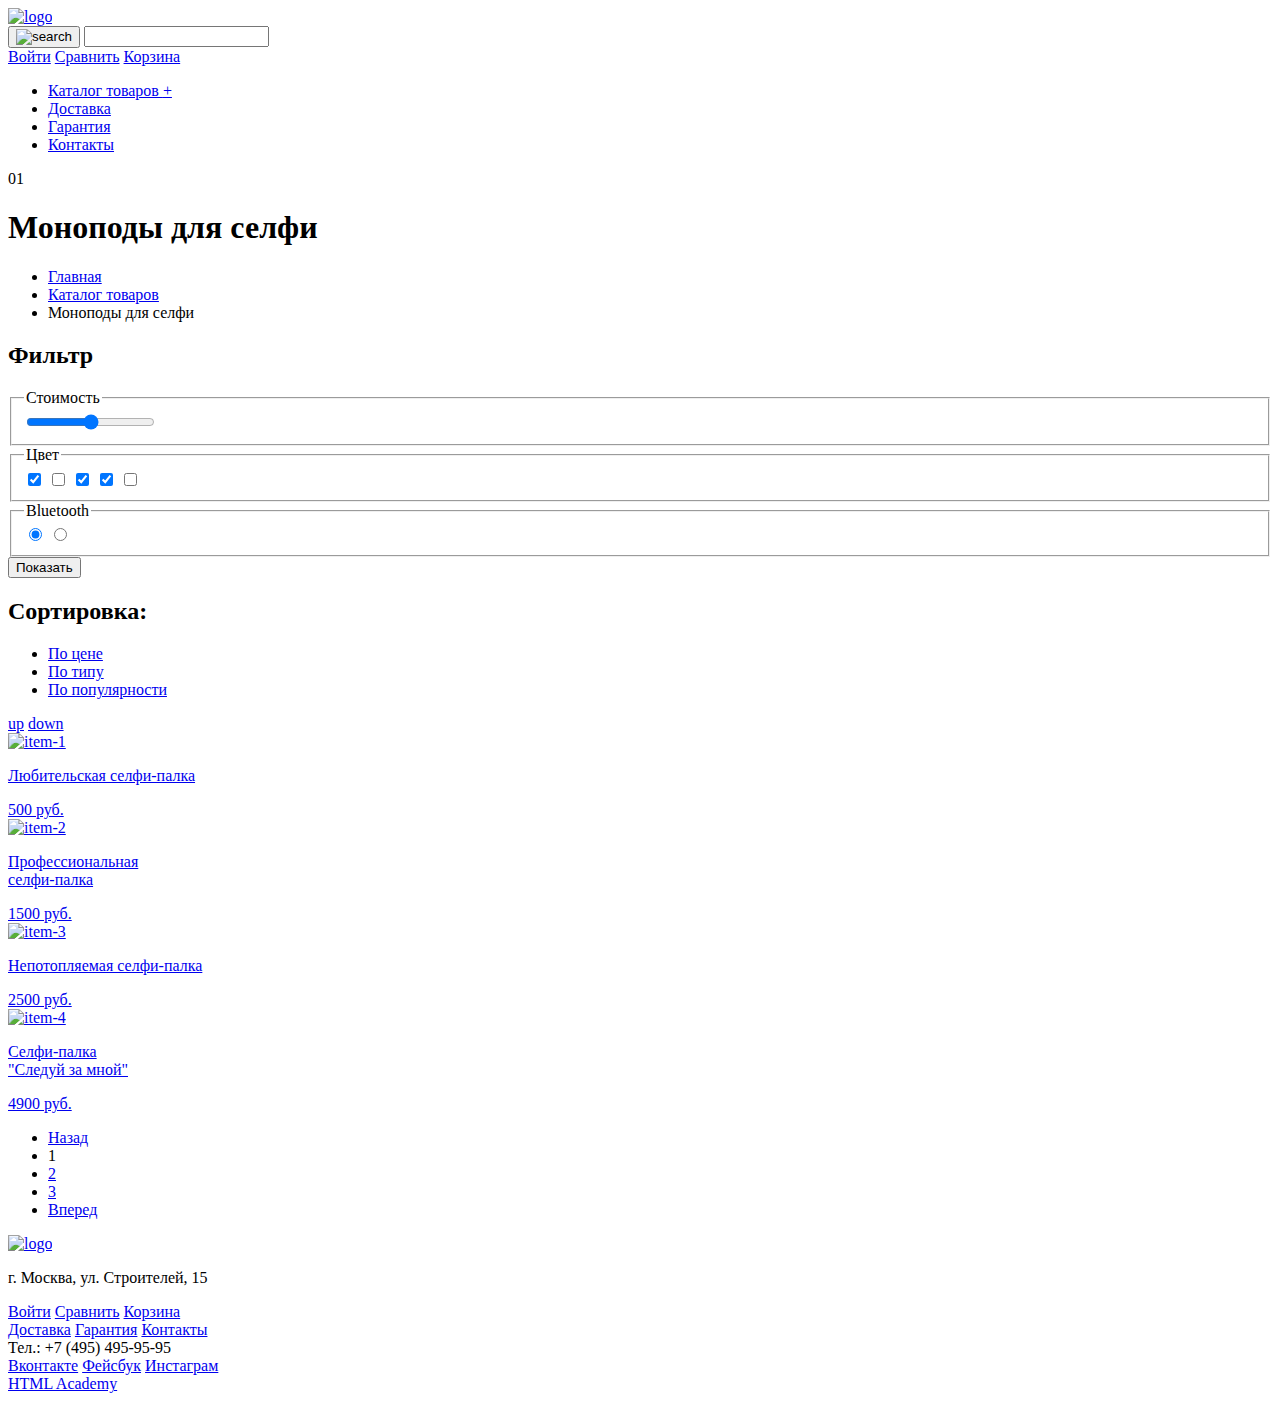
==== catalog.html @ 5f544c9c "Разметил главную и каталог" ====
<!DOCTYPE html>
<html lang="ru">
  <head>
    <meta charset="utf-8">
    <title>HTML Academy: Девайс</title>
  </head>
  <body>
    <header class="catalog-header">
      <div class="container">
        <div class="logo header-left">
          <a href="#">
            <img src="http://placehold.it/100x50" alt="logo">
          </a>
        </div>
        <form class="search-form header-left" action="https://echo.htmlacademy.ru" method="post">
          <button type="submit"><img src="http://placehold.it/10x10" alt="search"></button>
          <input type="search" name="search">
        </form>
        <div class="user-block">
            <a class="enter" href="#">Войти</a>
            <a class="compare" href="#">Сравнить</a>
            <a class="basket" href="#">Корзина</a>
        </div>
        <nav class="main-nav">
          <ul>
            <li class="header-left">
              <a href="#">Каталог товаров <span>+</span></a>
            </li>
            <li>
              <a href="#">Доставка</a>
            </li>
            <li>
              <a href="#">Гарантия</a>
            </li>
            <li class="contacts">
              <a href="#">Контакты</a>
            </li>
          </ul>
        </nav>
        <div class="zero-one">
          01
        </div>
      </div>
    </header>
    <main class="catalog-main">
      <h1>Моноподы для селфи</h1>
      <div class="breadscrumbs">
        <ul>
          <li>
            <a href="#">Главная</a>
          </li>
          <li>
            <a href="#">Каталог товаров</a>
          </li>
          <li>
            <a>Моноподы для селфи</a>
          </li>
        </ul>
      </div>
      <section class="main-filter">
        <h2>Фильтр</h2>
        <form class="filter-form" action="https://echo.htmlacademy.ru" method="post">
          <fieldset>
            <legend class="form-legend">Стоимость</legend>
            <input type="range" min="0" max="10000" value="5000" name="cost">
          </fieldset>
          <fieldset>
            <legend class="form-legend">Цвет</legend>
            <input type="checkbox" name="black" value="Черный" checked>
            <input type="checkbox" name="white" value="Белый">
            <input type="checkbox" name="blue" value="Синий" checked>
            <input type="checkbox" name="red" value="Красный" checked>
            <input type="checkbox" name="pink" value="Розовый">
          </fieldset>
          <fieldset>
            <legend class="form-legend">Bluetooth</legend>
            <input type="radio" value="Есть" name="bluetooth" checked>
            <input type="radio" value="Нет" name="bluetooth">
          </fieldset>
          <input type="submit" value="Показать">
        </form>
      </section>
      <section class="main-sort">
        <h2>Сортировка:</h2>
        <ul>
          <li>
            <a class="active" href="#">По цене</a>
          </li>
          <li>
            <a href="#">По типу</a>
          </li>
          <li>
            <a href="#">По популярности</a>
          </li>
        </ul>
        <div class="btn-leaf">
          <a class="btn-up" href="#">up</a>
          <a class="btn-down" href="#">down</a>
        </div>
      </section>
      <section class="catalog-items">
        <article class="object-item">
          <a href="#">
            <img src="http://placehold.it/150x200" alt="item-1">
            <p>Любительская селфи-палка</p>
            <span>500 руб.</span>
          </a>
        </article>
        <article class="object-item">
          <a href="#">
            <img src="http://placehold.it/150x200" alt="item-2">
            <p>
              Профессиональная<br>
              селфи-палка
             </p>
            <span>1500 руб.</span>
          </a>
        </article>
        <article class="object-item">
          <a href="#">
            <img src="http://placehold.it/150x200" alt="item-3">
            <p>Непотопляемая селфи-палка</p>
            <span>2500 руб.</span>
          </a>
        </article>
        <article class="object-item">
          <a href="#">
            <img src="http://placehold.it/150x200" alt="item-4">
            <p>
              Селфи-палка<br>
              "Следуй за мной"
           </p>
            <span>4900 руб.</span>
          </a>
        </article>
        <section class="catalog-nav">
          <nav>
            <ul>
              <li>
                <a href="#">Назад</a>
              </li>
              <li>
                <a>1</a>
              </li>
              <li>
                <a href="#">2</a>
              </li>
              <li>
                <a href="#">3</a>
              </li>
              <li>
                <a href="#">Вперед</a>
              </li>
          </nav>
        </section>
      </section>
    </main>
    <footer class="index-footer">
      <section class="footer-address">
        <a href="#">
          <img src="http://placehold.it/100x50" alt="logo">
        </a>
        <p>
          г. Москва, ул. Строителей, 15
        </p>
      </section>
      <section class="user-block">
        <a class="login" href="#">Войти</a>
        <a class="compare" href="#">Сравнить</a>
        <a class="basket" href="#">Корзина</a>
      </section>
      <section class="footer-links">
        <a href="#">Доставка</a>
        <a href="#">Гарантия</a>
        <a href="#">Контакты</a>
      </section>
      <section class="telephone">
        Тел.: +7 (495) 495-95-95
      </section>
      <section class="footer-social">
        <a class="social-btn social-btn-vk" href="#">Вконтакте</a>
        <a class="social-btn social-btn-fb" href="#">Фейсбук</a>
        <a class="social-btn social-btn-inst" href="#">Инстаграм</a>
      </section>
      <section class="copyright">
        <a href="#">HTML Academy</a>
      </section>
    </footer>

  </body>
</html>
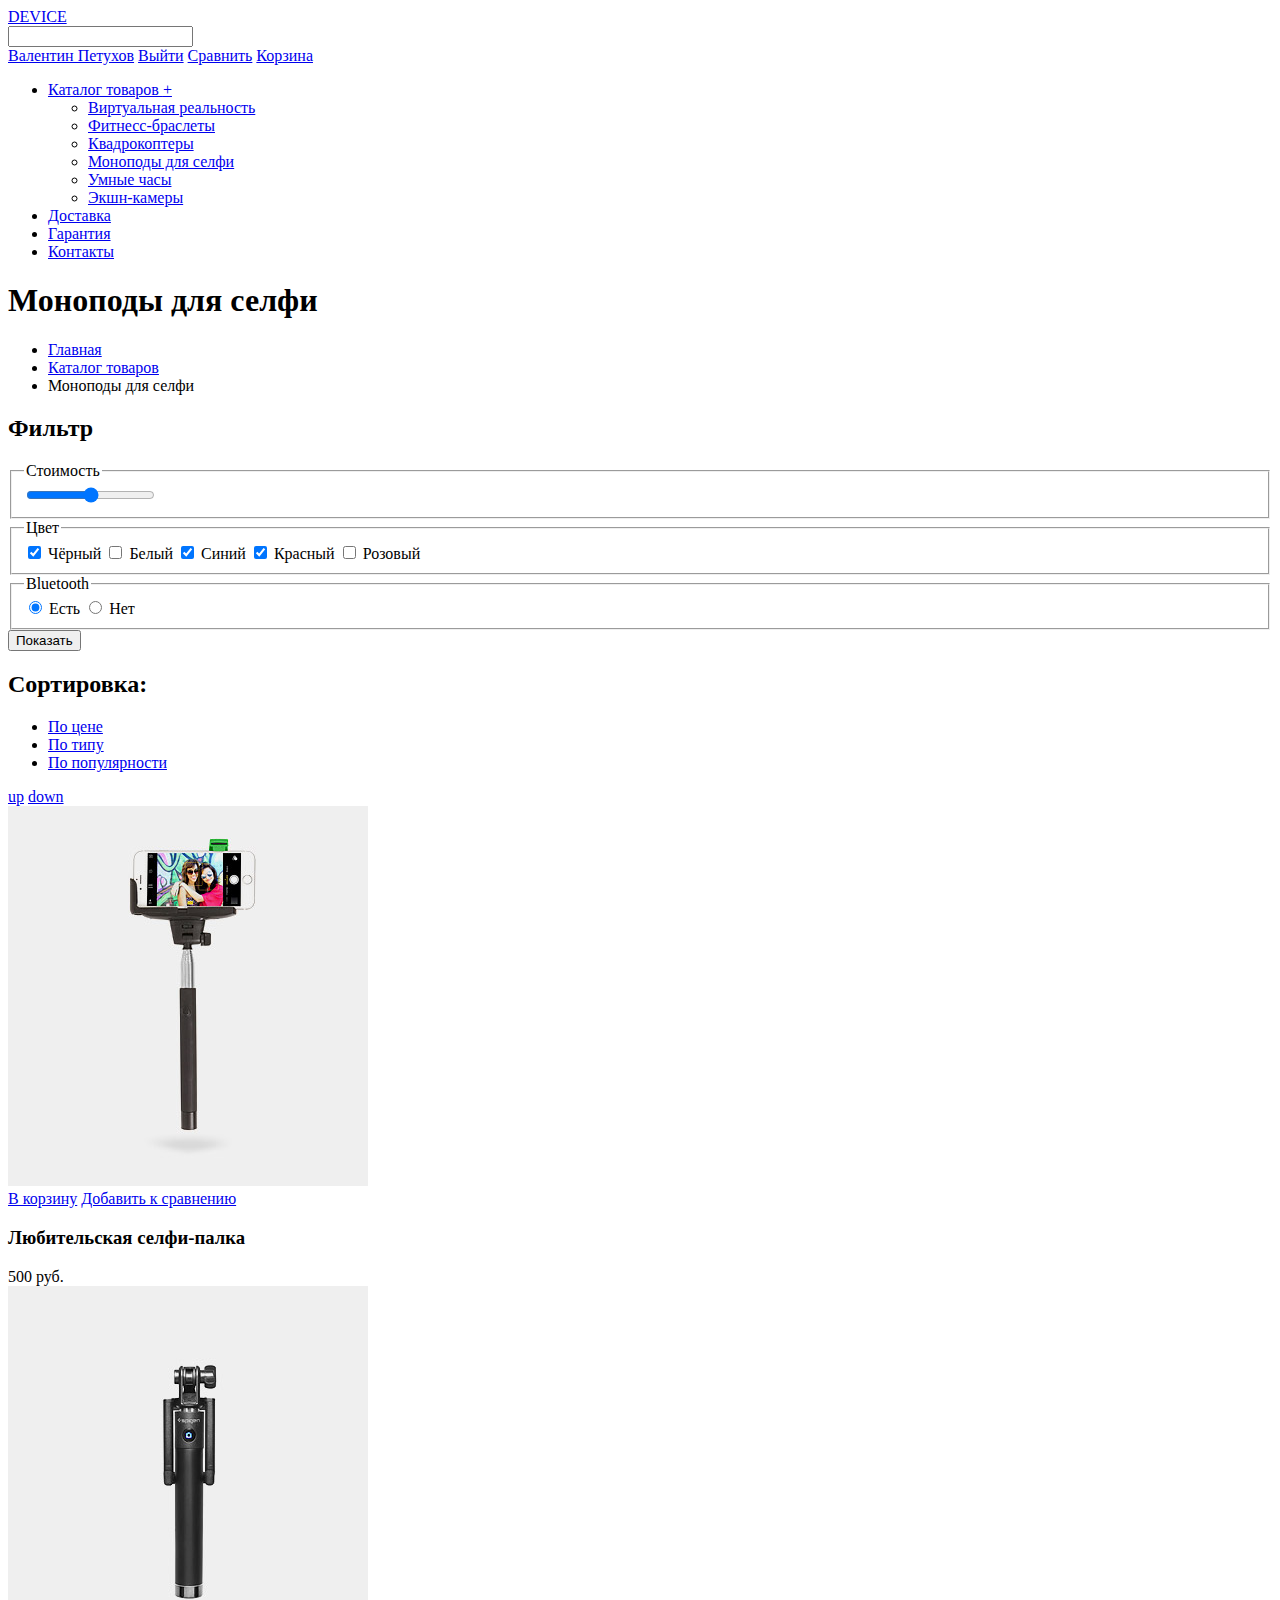
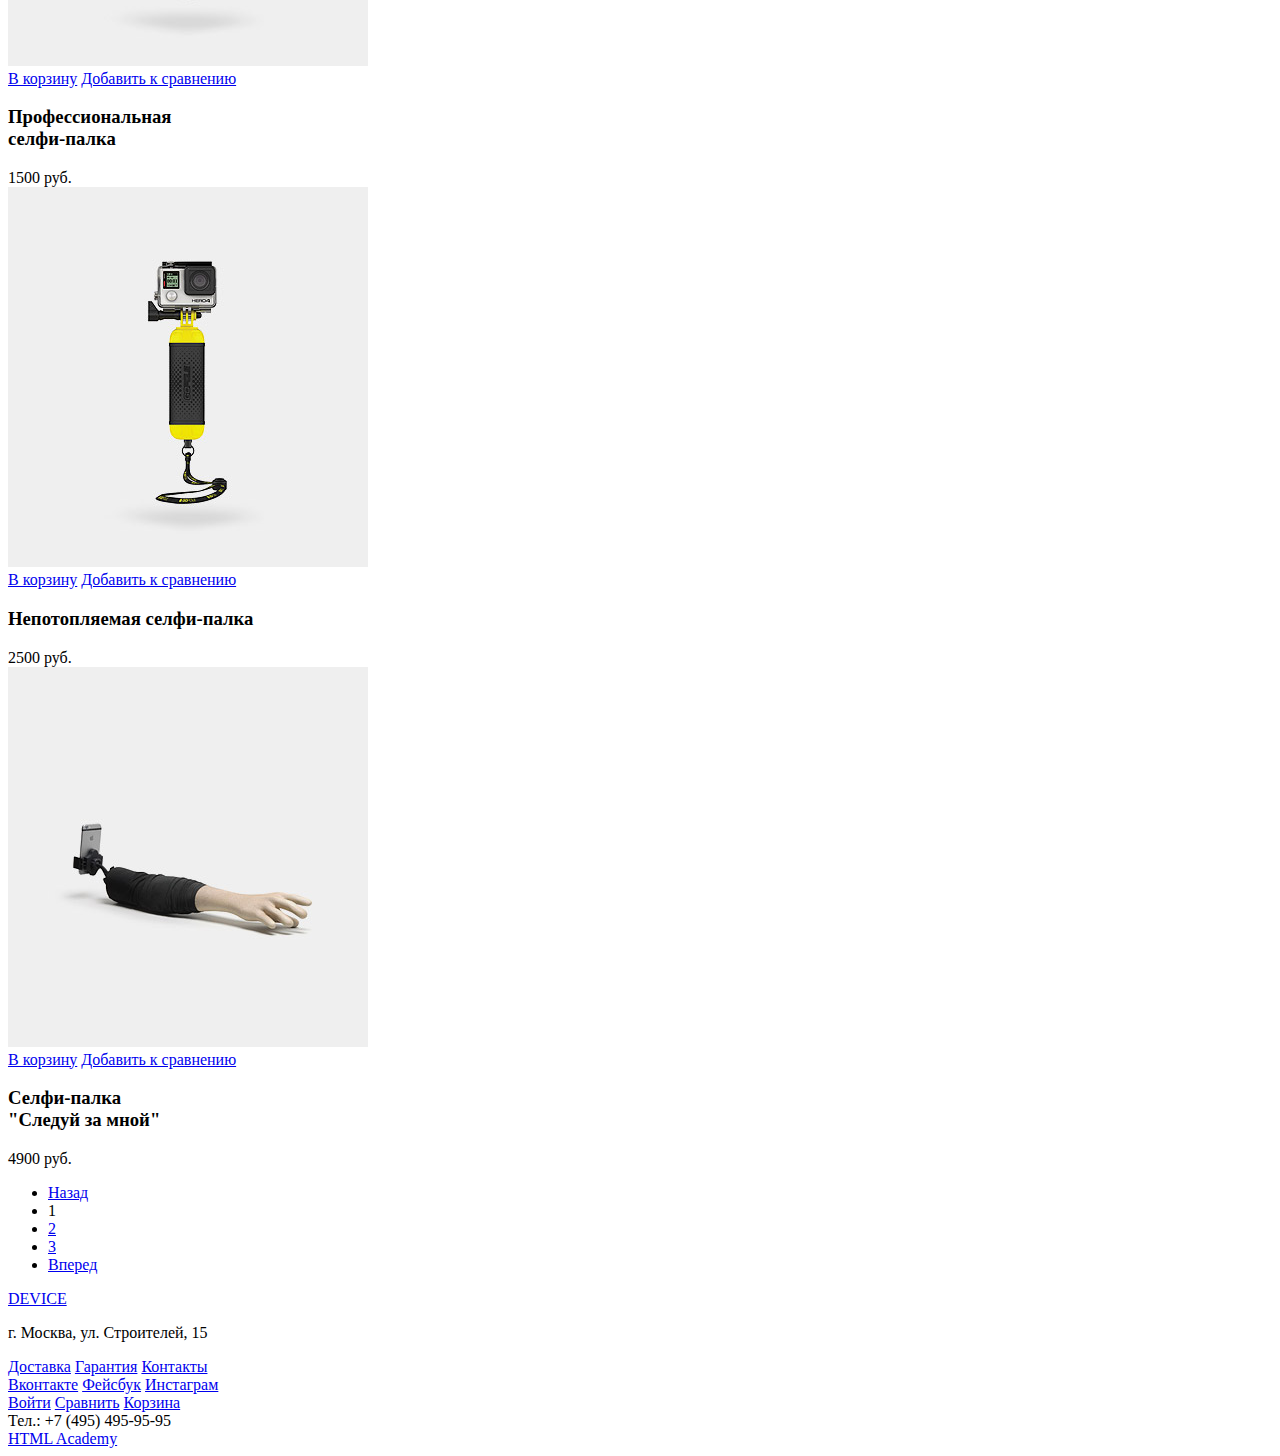
==== commit c50273d7: "Нарезал изображения с макета и вставил их в разметку" ====
--- a/catalog.html
+++ b/catalog.html
@@ -1,62 +1,66 @@
 <!DOCTYPE html>
 <html lang="ru">
-  <head>
-    <meta charset="utf-8">
-    <title>HTML Academy: Девайс</title>
-  </head>
-  <body>
-    <header class="catalog-header">
-      <div class="container">
-        <div class="logo header-left">
-          <a href="#">
-            <img src="http://placehold.it/100x50" alt="logo">
-          </a>
-        </div>
-        <form class="search-form header-left" action="https://echo.htmlacademy.ru" method="post">
-          <button type="submit"><img src="http://placehold.it/10x10" alt="search"></button>
-          <input type="search" name="search">
-        </form>
-        <div class="user-block">
-            <a class="enter" href="#">Войти</a>
-            <a class="compare" href="#">Сравнить</a>
-            <a class="basket" href="#">Корзина</a>
-        </div>
-        <nav class="main-nav">
-          <ul>
-            <li class="header-left">
-              <a href="#">Каталог товаров <span>+</span></a>
-            </li>
-            <li>
-              <a href="#">Доставка</a>
-            </li>
-            <li>
-              <a href="#">Гарантия</a>
-            </li>
-            <li class="contacts">
-              <a href="#">Контакты</a>
-            </li>
-          </ul>
-        </nav>
-        <div class="zero-one">
-          01
-        </div>
-      </div>
-    </header>
-    <main class="catalog-main">
+<head>
+  <meta charset="utf-8">
+  <title>HTML Academy: Девайс</title>
+</head>
+<body>
+  <header class="catalog-header">
+    <div class="container">
+      <div class="logo header-left">
+        <a href="#">
+          DEVICE
+        </a>
+      </div>
+      <form class="search-form header-left" action="https://echo.htmlacademy.ru" method="post">
+        <input type="search" name="search">
+      </form>
+      <div class="user-block">
+        <a class="profile" href="#">Валентин Петухов</a>
+        <a class="exit" href="#">Выйти</a>
+        <a class="compare" href="#">Сравнить</a>
+        <a class="basket" href="#">Корзина</a>
+      </div>
+      <nav class="main-nav">
+        <ul>
+          <li class="header-left">
+            <a href="#">Каталог товаров <span>+</span></a>
+            <ul class="hidden">
+              <li><a href="#">Виртуальная реальность</a></li>
+              <li><a href="#">Фитнесс-браслеты</a></li>
+              <li><a href="#">Квадрокоптеры</a></li>
+              <li><a href="#">Моноподы для селфи</a></li>
+              <li><a href="#">Умные часы</a></li>
+              <li><a href="#">Экшн-камеры</a></li>
+            </ul>
+          </li>
+          <li>
+            <a href="#">Доставка</a>
+          </li>
+          <li>
+            <a href="#">Гарантия</a>
+          </li>
+          <li>
+            <a href="#">Контакты</a>
+          </li>
+        </ul>
+      </nav>
+    </div>
+  </header>
+  <main class="catalog-main">
+    <div class="container">
       <h1>Моноподы для селфи</h1>
-      <div class="breadscrumbs">
-        <ul>
-          <li>
-            <a href="#">Главная</a>
-          </li>
-          <li>
-            <a href="#">Каталог товаров</a>
-          </li>
-          <li>
-            <a>Моноподы для селфи</a>
-          </li>
-        </ul>
-      </div>
+      <ul class="breadscrumbs">
+        <li>
+          <a href="#">Главная</a>
+        </li>
+        <li>
+          <a href="#">Каталог товаров</a>
+        </li>
+        <li>
+          <a>Моноподы для селфи</a>
+        </li>
+      </ul>
       <section class="main-filter">
         <h2>Фильтр</h2>
         <form class="filter-form" action="https://echo.htmlacademy.ru" method="post">
@@ -66,16 +70,37 @@
           </fieldset>
           <fieldset>
             <legend class="form-legend">Цвет</legend>
-            <input type="checkbox" name="black" value="Черный" checked>
-            <input type="checkbox" name="white" value="Белый">
-            <input type="checkbox" name="blue" value="Синий" checked>
-            <input type="checkbox" name="red" value="Красный" checked>
-            <input type="checkbox" name="pink" value="Розовый">
+            <label>
+              <input type="checkbox" name="black" checked>
+              Чёрный
+            </label>
+            <label>
+              <input type="checkbox" name="white">
+              Белый
+            </label>
+            <label>
+              <input type="checkbox" name="blue" checked>
+              Синий
+            </label>
+            <label>
+              <input type="checkbox" name="red" checked>
+              Красный
+            </label>
+            <label>
+              <input type="checkbox" name="pink">
+              Розовый
+            </label>
           </fieldset>
           <fieldset>
             <legend class="form-legend">Bluetooth</legend>
-            <input type="radio" value="Есть" name="bluetooth" checked>
-            <input type="radio" value="Нет" name="bluetooth">
+            <label>
+              <input type="radio" value="Есть" name="bluetooth" checked>
+              Есть
+            </label>
+            <label>
+              <input type="radio" value="Нет" name="bluetooth">
+              Нет
+            </label>
           </fieldset>
           <input type="submit" value="Показать">
         </form>
@@ -100,92 +125,103 @@
       </section>
       <section class="catalog-items">
         <article class="object-item">
-          <a href="#">
-            <img src="http://placehold.it/150x200" alt="item-1">
-            <p>Любительская селфи-палка</p>
-            <span>500 руб.</span>
-          </a>
-        </article>
-        <article class="object-item">
-          <a href="#">
-            <img src="http://placehold.it/150x200" alt="item-2">
-            <p>
-              Профессиональная<br>
-              селфи-палка
-             </p>
-            <span>1500 руб.</span>
-          </a>
-        </article>
-        <article class="object-item">
-          <a href="#">
-            <img src="http://placehold.it/150x200" alt="item-3">
-            <p>Непотопляемая селфи-палка</p>
-            <span>2500 руб.</span>
-          </a>
-        </article>
-        <article class="object-item">
-          <a href="#">
-            <img src="http://placehold.it/150x200" alt="item-4">
-            <p>
-              Селфи-палка<br>
-              "Следуй за мной"
-           </p>
-            <span>4900 руб.</span>
-          </a>
-        </article>
-        <section class="catalog-nav">
-          <nav>
-            <ul>
-              <li>
-                <a href="#">Назад</a>
-              </li>
-              <li>
-                <a>1</a>
-              </li>
-              <li>
-                <a href="#">2</a>
-              </li>
-              <li>
-                <a href="#">3</a>
-              </li>
-              <li>
-                <a href="#">Вперед</a>
-              </li>
-          </nav>
-        </section>
+          <img src="img/item-1.jpg" width="360" height="380" alt="item-1">
+          <div class="img-hover">
+            <a href="#">В корзину</a>
+            <a href="#">Добавить к сравнению</a>
+          </div>
+          <h3>Любительская селфи-палка</h3>
+          <span>500 руб.</span>
+        </article>
+        <article class="object-item">
+          <img src="img/item-2.jpg" width="360" height="380" alt="item-2">
+          <div class="img-hover">
+            <a href="#">В корзину</a>
+            <a href="#">Добавить к сравнению</a>
+          </div>
+          <h3>
+            Профессиональная<br>
+            селфи-палка
+          </h3>
+          <span>1500 руб.</span>
+        </article>
+        <article class="object-item">
+          <img src="img/item-3.jpg" width="360" height="380" alt="item-3">
+          <div class="img-hover">
+            <a href="#">В корзину</a>
+            <a href="#">Добавить к сравнению</a>
+          </div>
+          <h3>Непотопляемая селфи-палка</h3>
+          <span>2500 руб.</span>
+        </article>
+        <article class="object-item">
+          <img src="img/item-4.jpg" width="360" height="380" alt="item-4">
+          <div class="img-hover">
+            <a href="#">В корзину</a>
+            <a href="#">Добавить к сравнению</a>
+          </div>
+          <h3>
+            Селфи-палка<br>
+            "Следуй за мной"
+          </h3>
+          <span>4900 руб.</span>
+        </article>
+        <ul class="catalog-nav">
+          <li>
+            <a href="#">Назад</a>
+          </li>
+          <li>
+            <a>1</a>
+          </li>
+          <li>
+            <a href="#">2</a>
+          </li>
+          <li>
+            <a href="#">3</a>
+          </li>
+          <li>
+            <a href="#">Вперед</a>
+          </li>
+        </ul>
       </section>
-    </main>
-    <footer class="index-footer">
-      <section class="footer-address">
+    </div>
+  </main>
+  <footer class="index-footer">
+    <div class="container">
+      <div class="footer-left">
         <a href="#">
-          <img src="http://placehold.it/100x50" alt="logo">
+          DEVICE
         </a>
         <p>
           г. Москва, ул. Строителей, 15
         </p>
-      </section>
-      <section class="user-block">
-        <a class="login" href="#">Войти</a>
-        <a class="compare" href="#">Сравнить</a>
-        <a class="basket" href="#">Корзина</a>
-      </section>
-      <section class="footer-links">
-        <a href="#">Доставка</a>
-        <a href="#">Гарантия</a>
-        <a href="#">Контакты</a>
-      </section>
-      <section class="telephone">
-        Тел.: +7 (495) 495-95-95
-      </section>
-      <section class="footer-social">
-        <a class="social-btn social-btn-vk" href="#">Вконтакте</a>
-        <a class="social-btn social-btn-fb" href="#">Фейсбук</a>
-        <a class="social-btn social-btn-inst" href="#">Инстаграм</a>
-      </section>
-      <section class="copyright">
-        <a href="#">HTML Academy</a>
-      </section>
-    </footer>
-
-  </body>
+      </div>
+      <div class="footer-center">
+        <section class="footer-links">
+          <a href="#">Доставка</a>
+          <a href="#">Гарантия</a>
+          <a href="#">Контакты</a>
+        </section>
+        <section class="footer-social">
+          <a class="social-btn social-btn-vk" href="#">Вконтакте</a>
+          <a class="social-btn social-btn-fb" href="#">Фейсбук</a>
+          <a class="social-btn social-btn-inst" href="#">Инстаграм</a>
+        </section>
+      </div>
+      <div class="footer-right">
+        <section class="user-block">
+          <a class="login" href="#">Войти</a>
+          <a class="compare" href="#">Сравнить</a>
+          <a class="basket" href="#">Корзина</a>
+        </section>
+        <section class="telephone">
+          Тел.: +7 (495) 495-95-95
+        </section>
+        <section class="copyright">
+          <a href="#">HTML Academy</a>
+        </section>
+      </div>
+    </div>
+  </footer>
+</body>
 </html>
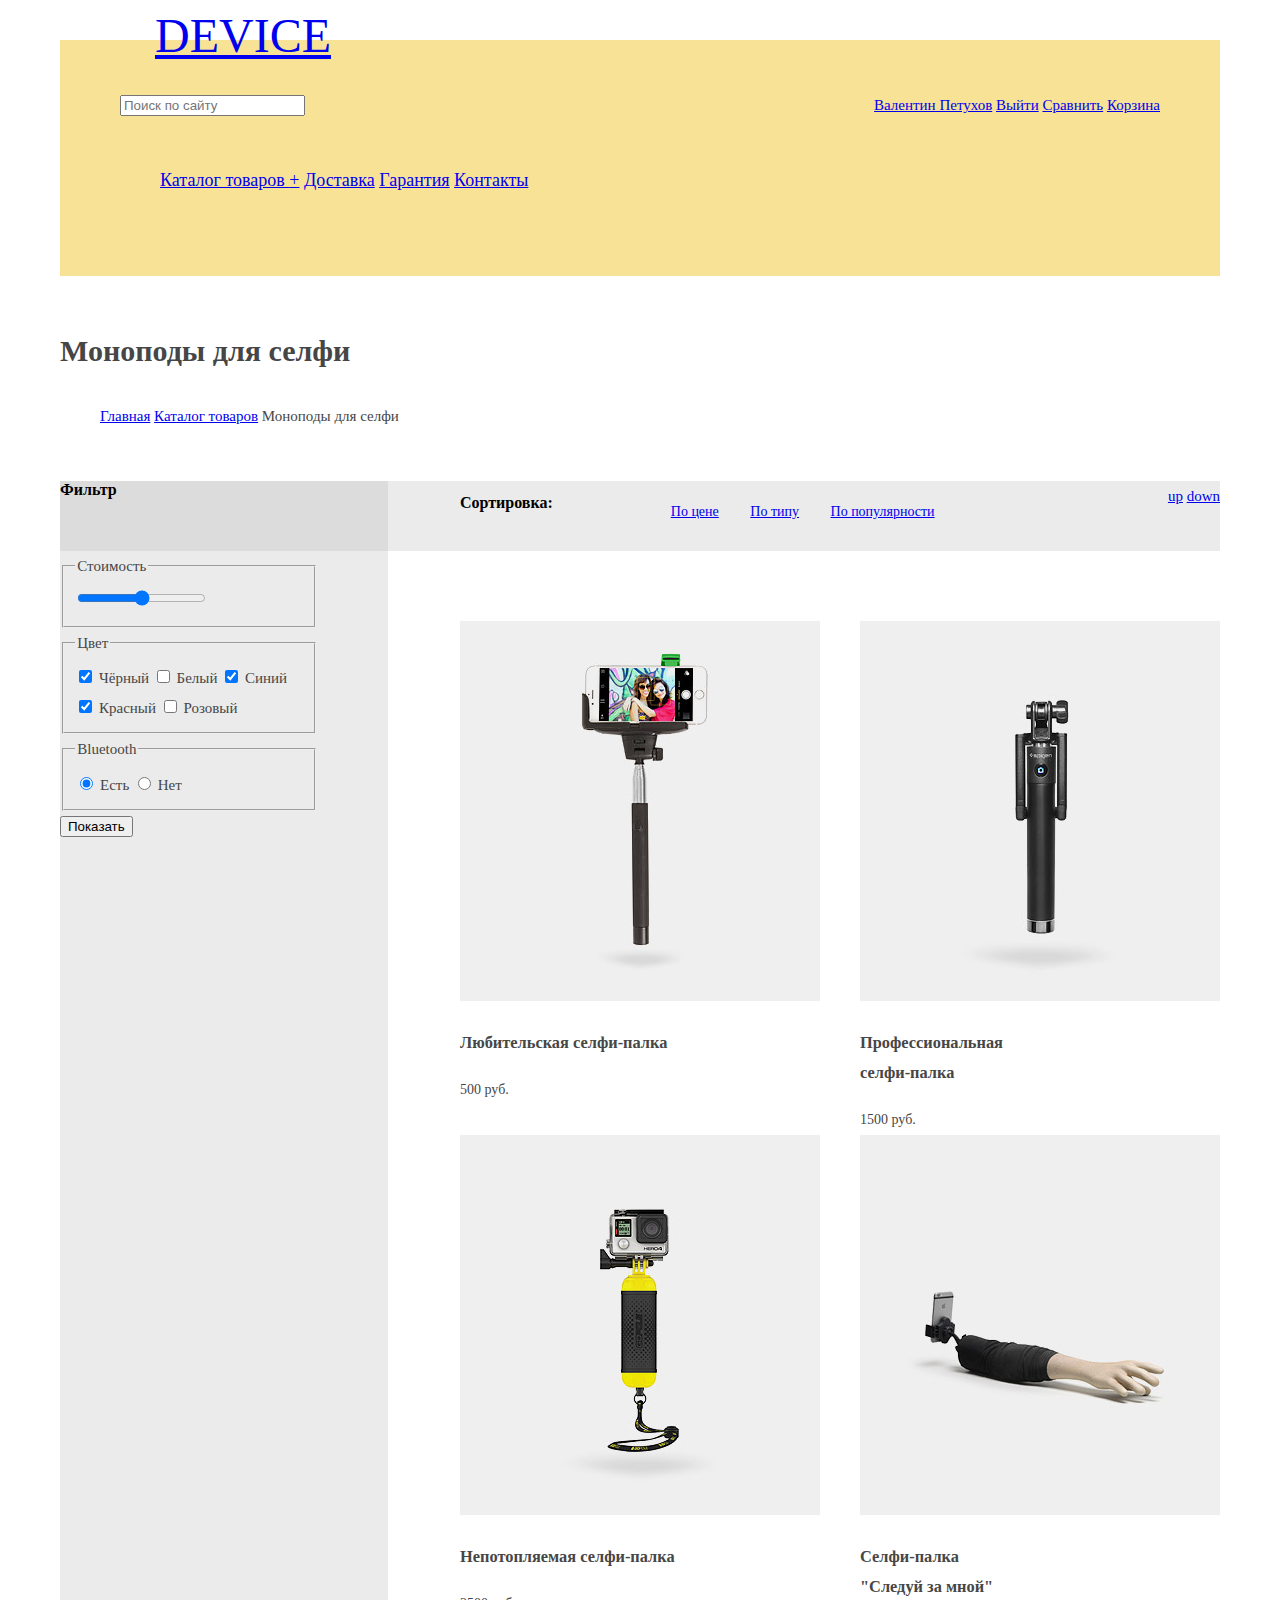
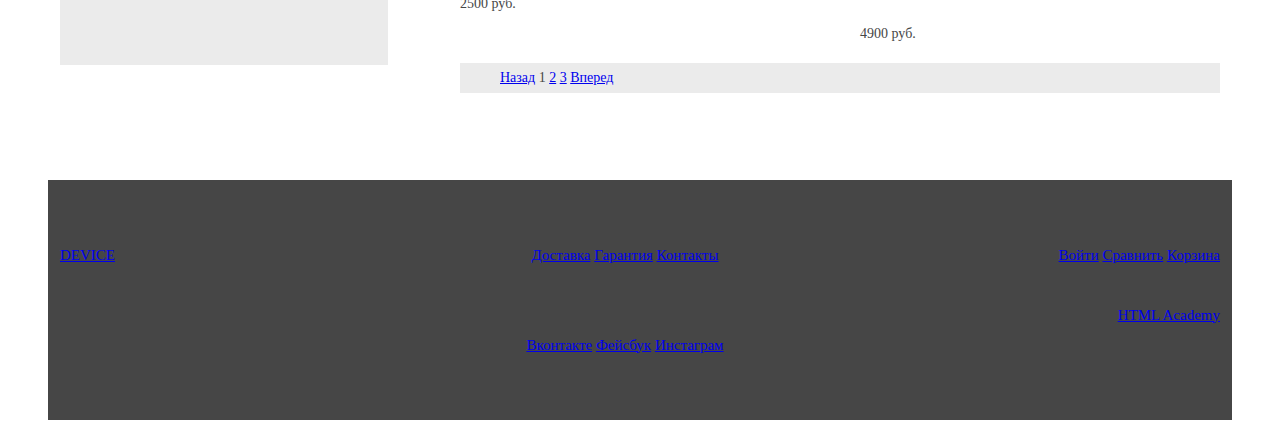
==== commit 80ec47d5: "Сделал сетку" ====
--- a/catalog.html
+++ b/catalog.html
@@ -3,17 +3,18 @@
 <head>
   <meta charset="utf-8">
   <title>HTML Academy: Девайс</title>
+  <link href="css/style.css" rel="stylesheet">
 </head>
 <body>
   <header class="catalog-header">
-    <div class="container">
-      <div class="logo header-left">
+    <div class="container clearfix">
+      <div class="logo">
         <a href="#">
           DEVICE
         </a>
       </div>
-      <form class="search-form header-left" action="https://echo.htmlacademy.ru" method="post">
-        <input type="search" name="search">
+      <form class="search-form" action="https://echo.htmlacademy.ru" method="post">
+        <input type="search" name="search" placeholder="Поиск по сайту">
       </form>
       <div class="user-block">
         <a class="profile" href="#">Валентин Петухов</a>
@@ -23,7 +24,7 @@
       </div>
       <nav class="main-nav">
         <ul>
-          <li class="header-left">
+          <li>
             <a href="#">Каталог товаров <span>+</span></a>
             <ul class="hidden">
               <li><a href="#">Виртуальная реальность</a></li>
@@ -48,7 +49,7 @@
     </div>
   </header>
   <main class="catalog-main">
-    <div class="container">
+    <div class="container clearfix">
       <h1>Моноподы для селфи</h1>
       <ul class="breadscrumbs">
         <li>
@@ -61,6 +62,24 @@
           <a>Моноподы для селфи</a>
         </li>
       </ul>
+      <section class="main-sort">
+        <h2>Сортировка:</h2>
+        <ul>
+          <li>
+            <a class="active" href="#">По цене</a>
+          </li>
+          <li>
+            <a href="#">По типу</a>
+          </li>
+          <li>
+            <a href="#">По популярности</a>
+          </li>
+        </ul>
+        <div class="btn-leaf">
+          <a class="btn-up" href="#">up</a>
+          <a class="btn-down" href="#">down</a>
+        </div>
+      </section>
       <section class="main-filter">
         <h2>Фильтр</h2>
         <form class="filter-form" action="https://echo.htmlacademy.ru" method="post">
@@ -105,28 +124,10 @@
           <input type="submit" value="Показать">
         </form>
       </section>
-      <section class="main-sort">
-        <h2>Сортировка:</h2>
-        <ul>
-          <li>
-            <a class="active" href="#">По цене</a>
-          </li>
-          <li>
-            <a href="#">По типу</a>
-          </li>
-          <li>
-            <a href="#">По популярности</a>
-          </li>
-        </ul>
-        <div class="btn-leaf">
-          <a class="btn-up" href="#">up</a>
-          <a class="btn-down" href="#">down</a>
-        </div>
-      </section>
       <section class="catalog-items">
         <article class="object-item">
           <img src="img/item-1.jpg" width="360" height="380" alt="item-1">
-          <div class="img-hover">
+          <div class="img-hover hidden">
             <a href="#">В корзину</a>
             <a href="#">Добавить к сравнению</a>
           </div>
@@ -135,7 +136,7 @@
         </article>
         <article class="object-item">
           <img src="img/item-2.jpg" width="360" height="380" alt="item-2">
-          <div class="img-hover">
+          <div class="img-hover hidden">
             <a href="#">В корзину</a>
             <a href="#">Добавить к сравнению</a>
           </div>
@@ -147,7 +148,7 @@
         </article>
         <article class="object-item">
           <img src="img/item-3.jpg" width="360" height="380" alt="item-3">
-          <div class="img-hover">
+          <div class="img-hover hidden">
             <a href="#">В корзину</a>
             <a href="#">Добавить к сравнению</a>
           </div>
@@ -156,7 +157,7 @@
         </article>
         <article class="object-item">
           <img src="img/item-4.jpg" width="360" height="380" alt="item-4">
-          <div class="img-hover">
+          <div class="img-hover hidden">
             <a href="#">В корзину</a>
             <a href="#">Добавить к сравнению</a>
           </div>
@@ -186,7 +187,7 @@
       </section>
     </div>
   </main>
-  <footer class="index-footer">
+  <footer class="index-footer clearfix">
     <div class="container">
       <div class="footer-left">
         <a href="#">
@@ -209,7 +210,7 @@
         </section>
       </div>
       <div class="footer-right">
-        <section class="user-block">
+        <section class="footer-user-block">
           <a class="login" href="#">Войти</a>
           <a class="compare" href="#">Сравнить</a>
           <a class="basket" href="#">Корзина</a>
--- a/css/style.css
+++ b/css/style.css
@@ -0,0 +1,337 @@
+body {
+  font-family: "Open Sans";
+  font-size: 15px;
+  line-height: 30px;
+  font-weight: normal;
+  color: #464646;
+  padding-left: 40px;
+  padding-right: 40px;
+}
+
+h2 {
+  font-size: 47px;
+  line-height: normal;
+  color: #000;
+}
+
+.clearfix::after {
+  content: "";
+  display: table;
+  clear: both;
+}
+
+.container {
+  width: 1160px;
+  margin: 0 auto;
+}
+
+.index-header .container{
+  width: 1040px;
+  background-color: #f7e296;
+  margin-top: 40px;
+  padding-top: 50px;
+  padding-left: 60px;
+  padding-right: 60px;
+  min-height: 299px;
+}
+
+.logo {
+  position: absolute;
+  top: 21px;
+  left: 155px;
+  z-index: 0;
+  font-size: 48px;
+}
+
+.hidden {
+  display: none;
+}
+
+.search-form {
+  float: left;
+  margin-bottom: 45px;
+}
+
+.user-block{
+  float: right;
+}
+
+.main-nav {
+  clear: both;
+}
+
+nav li {
+  display: inline;
+  font-size: 18px;
+}
+
+.index-main {
+  margin-bottom: 90px;
+}
+
+.main-item {
+  min-height: 400px;
+}
+
+.slider {
+  margin-bottom: 100px;
+}
+.slider-btn {
+  position: absolute;
+  top: 720px;
+  right: 200px;
+}
+
+.slider-btn li {
+  display: inline;
+}
+
+.slider img {
+  float: left;
+  margin-right: 106px;
+  margin-left: 90px;
+}
+
+.main-description {
+  float: right;
+  width: 500px;
+}
+
+.number-slide {
+  float: right;
+  font-size: 179px;
+}
+
+.main-description h2 {
+  float: left;
+  margin-bottom: 35px;
+}
+.main-description p {
+  float: left;
+  margin-bottom: 60px;
+}
+.main-description a {
+  float: left;
+  margin-bottom: 65px;
+}
+
+.main-features {
+  clear: both;
+}
+.main-features li {
+  display: inline-block;
+  width: 85px;
+  min-height: 60px;
+  vertical-align: top;
+}
+
+.main-features li:not(:last-of-type) {
+  margin-right: 70px;
+}
+
+.type-items {
+  font-size: 0;
+}
+
+.type-items a {
+  display: inline-block;
+  width: 160px;
+  min-height: 240px;
+  font-size: 15px;
+  vertical-align: top;
+}
+
+.type-items a:not(:last-of-type) {
+  margin-right: 40px;
+}
+
+.type-block {
+  width: 160px;
+  min-height: 160px;
+  background-color: #f7e296;
+  text-align: center;
+}
+
+.services {
+  min-height: 288px;
+  background-color: #e5e5e5;
+  margin-bottom: 100px;
+}
+
+.services-btn {
+  float: left;
+  width: 300px;
+}
+
+.services-item {
+  float: right;
+  width: 700px;
+  padding-left: 10px;
+  padding-right: 60px;
+}
+
+.services-item h2,
+.services-item p {
+  float: left;
+  width: 460px;
+  margin-bottom: 35px;
+}
+
+.services-item img {
+  float: right;
+}
+
+.partners {
+  margin-left: 60px;
+  margin-bottom: 100px;
+  font-size: 0;
+}
+
+.partners a {
+  display: inline-block;
+}
+
+.about-us {
+  float: left;
+  width: 460px;
+}
+
+.contacts {
+  float: right;
+  width: 560px;
+}
+
+.index-footer {
+  background-color: #464646;
+  padding-top: 60px;
+  padding-bottom: 60px;
+}
+
+.footer-left {
+  float: left;
+  width: 340px;
+}
+
+.footer-center {
+  float: left;
+  width: 450px;
+  text-align: center;
+  margin: 0 auto;
+}
+
+.footer-links {
+  margin-bottom: 60px;
+}
+
+.footer-right {
+  float: right;
+  width: 340px;
+  text-align: right;
+}
+
+.catalog-header .container {
+  width: 1040px;
+  background-color: #f7e296;
+  margin-top: 40px;
+  padding-top: 50px;
+  padding-left: 60px;
+  padding-right: 60px;
+  min-height: 186px;
+}
+
+.catalog-main {
+  padding-top: 40px;
+  padding-bottom: 73px;
+}
+
+.catalog-main h1 {
+  float: left;
+  margin-bottom: 35px;
+}
+
+.breadscrumbs {
+  clear: both;
+  margin-bottom: 50px;
+}
+
+.breadscrumbs li {
+  display: inline;
+}
+
+.main-filter {
+  float: left;
+  width: 328px;
+}
+.main-filter h2 {
+  background-color: #dcdcdc;
+  width: 328px;
+  min-height: 70px;
+  font-size: 16px;
+  margin-bottom: 0;
+  margin-top:0;
+
+}
+.filter-form {
+  background-color: #ebebeb;
+  width: 258px;
+  padding-right: 70px;
+  min-height: 1114px;
+}
+
+.main-sort {
+  float: right;
+  width: 832px;
+  min-height: 70px;
+  background-color: #ebebeb;
+  margin-bottom: 70px;
+}
+
+.main-sort h2 {
+  float: left;
+  margin-left: 72px;
+  margin-right: 50px;
+  font-size: 16px;
+}
+
+.main-sort ul {
+  float: left;
+}
+
+.main-sort li {
+  display: inline;
+  margin-left: 28px;
+  font-size: 14px;
+}
+
+.btn-leaf {
+  float:right;
+}
+
+.catalog-items {
+  float: right;
+  width: 760px;
+  padding-left: 40px;
+  font-size: 0;
+}
+
+.object-item {
+  display: inline-block;
+  width: 360px;
+  min-height: 440px;
+  font-size: 14px;
+  vertical-align: top;
+}
+
+.object-item:not(:nth-child(2n)) {
+  margin-right: 40px;
+}
+
+.catalog-nav {
+  font-size: 14px;
+  background-color: #ebebeb;
+  width: 720px;
+}
+
+.catalog-nav li {
+  display: inline;
+}
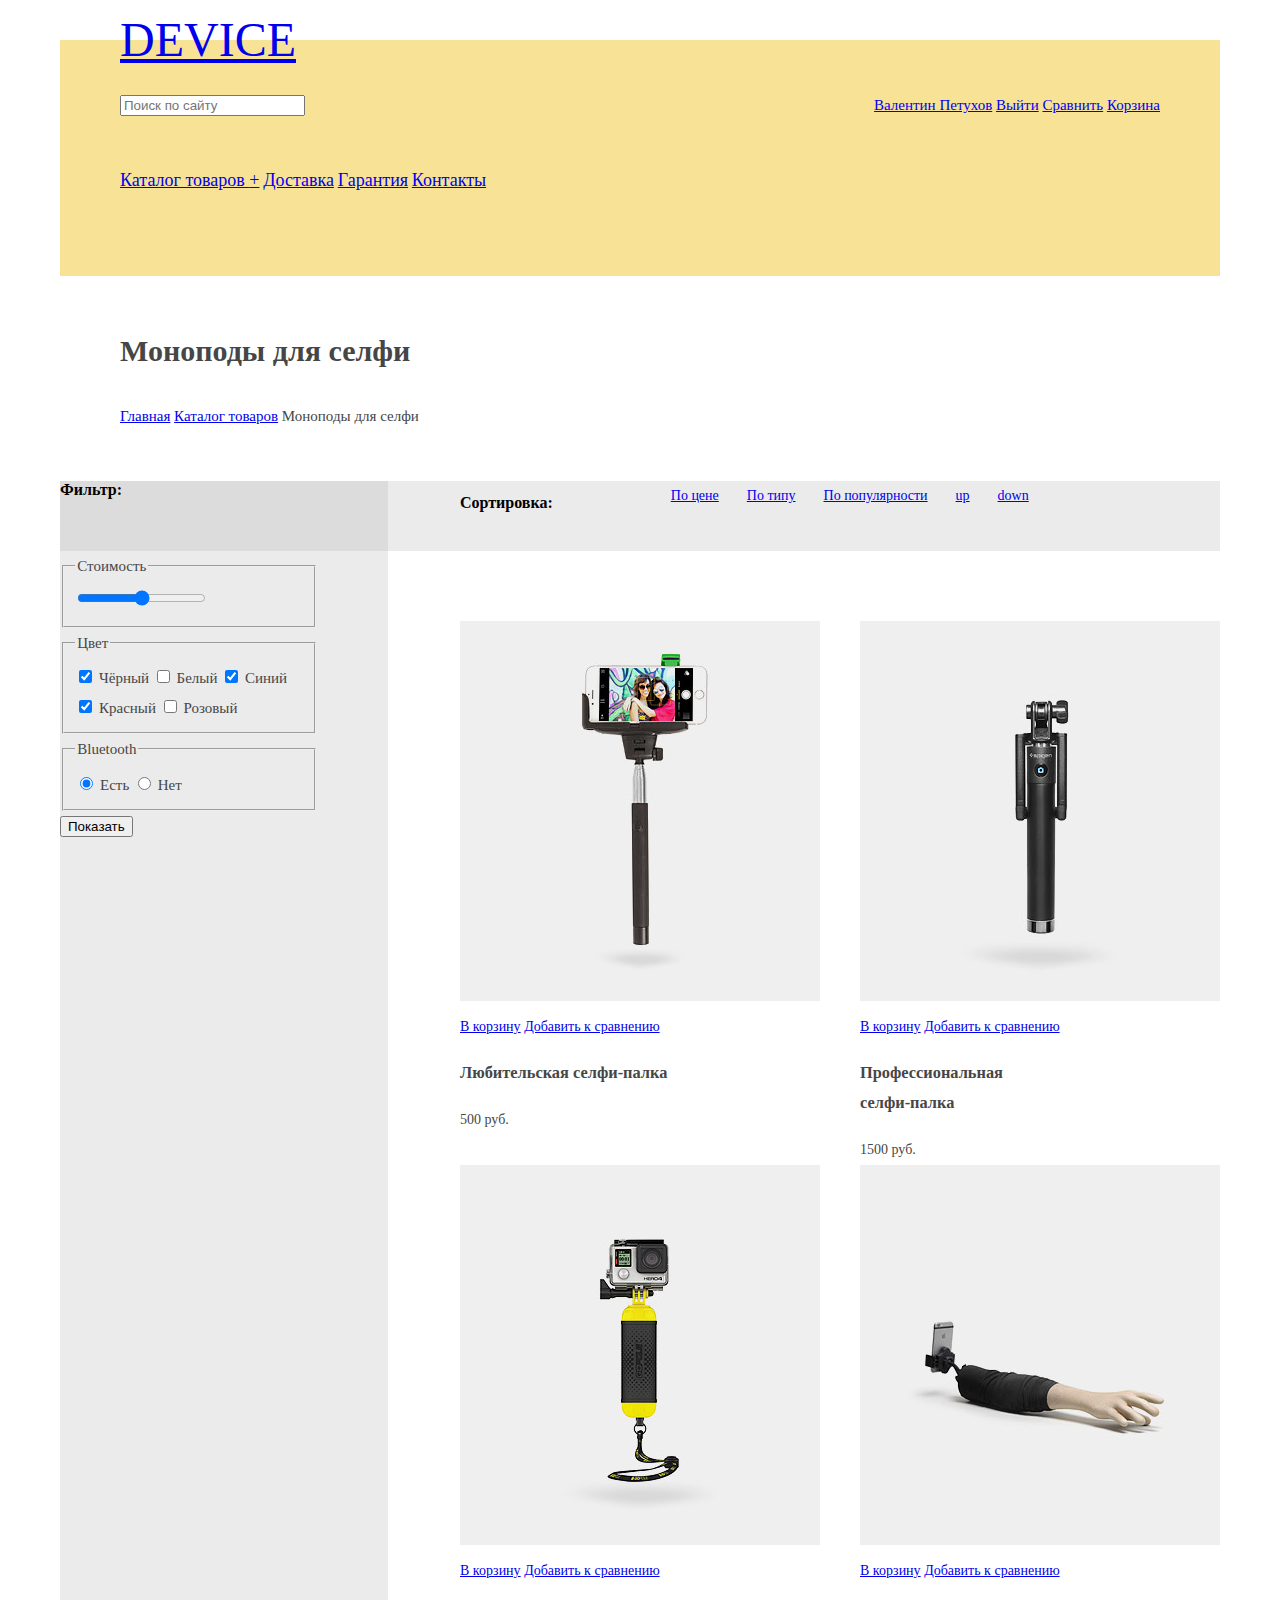
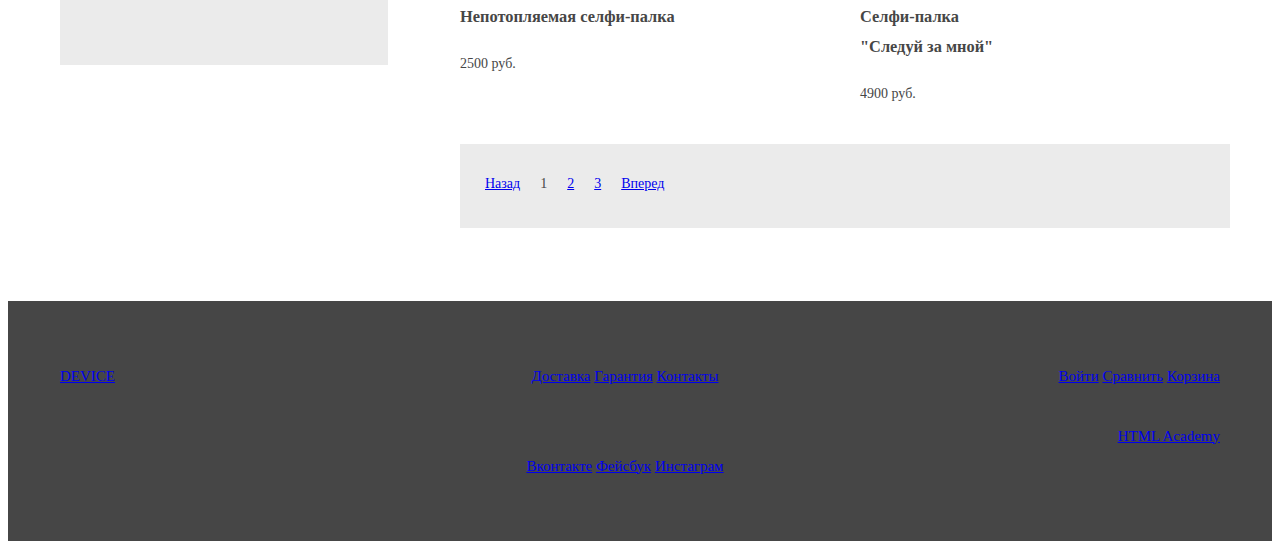
==== commit e88b11b8: "Обновил разметку и оформление после консультации" ====
--- a/catalog.html
+++ b/catalog.html
@@ -6,8 +6,8 @@
   <link href="css/style.css" rel="stylesheet">
 </head>
 <body>
-  <header class="catalog-header">
-    <div class="container clearfix">
+  <header class="catalog-header container">
+    <div class="center clearfix">
       <div class="logo">
         <a href="#">
           DEVICE
@@ -48,8 +48,7 @@
       </nav>
     </div>
   </header>
-  <main class="catalog-main">
-    <div class="container clearfix">
+  <main class="catalog-main container clearfix">
       <h1>Моноподы для селфи</h1>
       <ul class="breadscrumbs">
         <li>
@@ -62,7 +61,52 @@
           <a>Моноподы для селфи</a>
         </li>
       </ul>
-      <section class="main-sort">
+    <section class="main-filter">
+        <h2>Фильтр:</h2>
+      <form class="filter-form" action="https://echo.htmlacademy.ru" method="post">
+        <fieldset>
+          <legend class="form-legend">Стоимость</legend>
+          <input type="range" min="0" max="10000" value="5000" name="cost">
+        </fieldset>
+        <fieldset>
+          <legend class="form-legend">Цвет</legend>
+          <label>
+            <input type="checkbox" name="black" checked>
+            Чёрный
+          </label>
+          <label>
+            <input type="checkbox" name="white">
+            Белый
+          </label>
+          <label>
+            <input type="checkbox" name="blue" checked>
+            Синий
+          </label>
+          <label>
+            <input type="checkbox" name="red" checked>
+            Красный
+          </label>
+          <label>
+            <input type="checkbox" name="pink">
+            Розовый
+          </label>
+        </fieldset>
+        <fieldset>
+          <legend class="form-legend">Bluetooth</legend>
+          <label>
+            <input type="radio" value="Есть" name="bluetooth" checked>
+            Есть
+          </label>
+          <label>
+            <input type="radio" value="Нет" name="bluetooth">
+            Нет
+          </label>
+        </fieldset>
+        <input type="submit" value="Показать">
+      </form>
+    </section>
+    <section class="catalog-items">
+      <div class="main-sort">
         <h2>Сортировка:</h2>
         <ul>
           <li>
@@ -74,60 +118,18 @@
           <li>
             <a href="#">По популярности</a>
           </li>
+          <li>
+            <a class="btn-leaf btn-up" href="#">up</a>
+          </li>
+          <li>
+            <a class="btn-leaf btn-down" href="#">down</a>
+          </li>
         </ul>
-        <div class="btn-leaf">
-          <a class="btn-up" href="#">up</a>
-          <a class="btn-down" href="#">down</a>
-        </div>
-      </section>
-      <section class="main-filter">
-        <h2>Фильтр</h2>
-        <form class="filter-form" action="https://echo.htmlacademy.ru" method="post">
-          <fieldset>
-            <legend class="form-legend">Стоимость</legend>
-            <input type="range" min="0" max="10000" value="5000" name="cost">
-          </fieldset>
-          <fieldset>
-            <legend class="form-legend">Цвет</legend>
-            <label>
-              <input type="checkbox" name="black" checked>
-              Чёрный
-            </label>
-            <label>
-              <input type="checkbox" name="white">
-              Белый
-            </label>
-            <label>
-              <input type="checkbox" name="blue" checked>
-              Синий
-            </label>
-            <label>
-              <input type="checkbox" name="red" checked>
-              Красный
-            </label>
-            <label>
-              <input type="checkbox" name="pink">
-              Розовый
-            </label>
-          </fieldset>
-          <fieldset>
-            <legend class="form-legend">Bluetooth</legend>
-            <label>
-              <input type="radio" value="Есть" name="bluetooth" checked>
-              Есть
-            </label>
-            <label>
-              <input type="radio" value="Нет" name="bluetooth">
-              Нет
-            </label>
-          </fieldset>
-          <input type="submit" value="Показать">
-        </form>
-      </section>
-      <section class="catalog-items">
+      </div>
+      <div class="all-items">
         <article class="object-item">
           <img src="img/item-1.jpg" width="360" height="380" alt="item-1">
-          <div class="img-hover hidden">
+          <div class="img-hover">
             <a href="#">В корзину</a>
             <a href="#">Добавить к сравнению</a>
           </div>
@@ -136,7 +138,7 @@
         </article>
         <article class="object-item">
           <img src="img/item-2.jpg" width="360" height="380" alt="item-2">
-          <div class="img-hover hidden">
+          <div class="img-hover">
             <a href="#">В корзину</a>
             <a href="#">Добавить к сравнению</a>
           </div>
@@ -148,7 +150,7 @@
         </article>
         <article class="object-item">
           <img src="img/item-3.jpg" width="360" height="380" alt="item-3">
-          <div class="img-hover hidden">
+          <div class="img-hover">
             <a href="#">В корзину</a>
             <a href="#">Добавить к сравнению</a>
           </div>
@@ -157,7 +159,7 @@
         </article>
         <article class="object-item">
           <img src="img/item-4.jpg" width="360" height="380" alt="item-4">
-          <div class="img-hover hidden">
+          <div class="img-hover">
             <a href="#">В корзину</a>
             <a href="#">Добавить к сравнению</a>
           </div>
@@ -167,28 +169,28 @@
           </h3>
           <span>4900 руб.</span>
         </article>
-        <ul class="catalog-nav">
-          <li>
-            <a href="#">Назад</a>
-          </li>
-          <li>
-            <a>1</a>
-          </li>
-          <li>
-            <a href="#">2</a>
-          </li>
-          <li>
-            <a href="#">3</a>
-          </li>
-          <li>
-            <a href="#">Вперед</a>
-          </li>
-        </ul>
-      </section>
-    </div>
+      </div>
+      <ul class="catalog-nav">
+        <li>
+          <a href="#">Назад</a>
+        </li>
+        <li>
+          <a>1</a>
+        </li>
+        <li>
+          <a href="#">2</a>
+        </li>
+        <li>
+          <a href="#">3</a>
+        </li>
+        <li>
+          <a href="#">Вперед</a>
+        </li>
+      </ul>
+    </section>
   </main>
-  <footer class="index-footer clearfix">
-    <div class="container">
+  <footer class="index-footer">
+    <div class="container content-zone clearfix">
       <div class="footer-left">
         <a href="#">
           DEVICE
--- a/css/style.css
+++ b/css/style.css
@@ -4,8 +4,6 @@
   line-height: 30px;
   font-weight: normal;
   color: #464646;
-  padding-left: 40px;
-  padding-right: 40px;
 }
 
 h2 {
@@ -25,20 +23,23 @@
   margin: 0 auto;
 }
 
-.index-header .container{
-  width: 1040px;
+.index-header {
+  position: relative;
   background-color: #f7e296;
   margin-top: 40px;
   padding-top: 50px;
+  min-height: 299px;
+}
+
+.center {
   padding-left: 60px;
   padding-right: 60px;
-  min-height: 299px;
 }
 
 .logo {
   position: absolute;
-  top: 21px;
-  left: 155px;
+  top: -15px;
+  left: 60px;
   z-index: 0;
   font-size: 48px;
 }
@@ -56,12 +57,13 @@
   float: right;
 }
 
-.main-nav {
+.main-nav ul {
   clear: both;
+  padding-left: 0px;
 }
 
 nav li {
-  display: inline;
+  display: inline-block;
   font-size: 18px;
 }
 
@@ -70,26 +72,31 @@
 }
 
 .main-item {
+  position: relative;
+  padding-left: 80px;
+  padding-right: 80px;
   min-height: 400px;
+  top: -70px;
 }
 
 .slider {
+
   margin-bottom: 100px;
 }
+
 .slider-btn {
   position: absolute;
-  top: 720px;
+  bottom: -20px;
   right: 200px;
 }
 
 .slider-btn li {
-  display: inline;
+  display: inline-block;
 }
 
 .slider img {
   float: left;
-  margin-right: 106px;
-  margin-left: 90px;
+  text-align: center;
 }
 
 .main-description {
@@ -98,46 +105,51 @@
 }
 
 .number-slide {
-  float: right;
-  font-size: 179px;
+  position: absolute;
+  right: 0px;
+  top: 0px;
+  font-size: 179.2px;
 }
 
 .main-description h2 {
-  float: left;
   margin-bottom: 35px;
 }
 .main-description p {
-  float: left;
   margin-bottom: 60px;
 }
+
 .main-description a {
-  float: left;
   margin-bottom: 65px;
 }
 
 .main-features {
-  clear: both;
-}
+  margin-top: 65px;
+  margin-left: -40px;
+}
+
 .main-features li {
   display: inline-block;
-  width: 85px;
-  min-height: 60px;
   vertical-align: top;
+  font-size: 36px;
 }
 
 .main-features li:not(:last-of-type) {
   margin-right: 70px;
 }
 
+.main-features span {
+  font-size: 13px;
+}
+
 .type-items {
   font-size: 0;
+  margin-bottom: 185px;
 }
 
 .type-items a {
   display: inline-block;
   width: 160px;
-  min-height: 240px;
-  font-size: 15px;
+  font-size: 18px;
   vertical-align: top;
 }
 
@@ -146,16 +158,23 @@
 }
 
 .type-block {
+  display: flex;
+  justify-content: center;
+  align-items: center;
   width: 160px;
   min-height: 160px;
   background-color: #f7e296;
   text-align: center;
 }
 
+.m-type-block-selfie {
+  align-items: flex-end;
+}
+
 .services {
-  min-height: 288px;
   background-color: #e5e5e5;
   margin-bottom: 100px;
+
 }
 
 .services-btn {
@@ -182,7 +201,6 @@
 }
 
 .partners {
-  margin-left: 60px;
   margin-bottom: 100px;
   font-size: 0;
 }
@@ -216,7 +234,6 @@
   float: left;
   width: 450px;
   text-align: center;
-  margin: 0 auto;
 }
 
 .footer-links {
@@ -229,33 +246,33 @@
   text-align: right;
 }
 
-.catalog-header .container {
-  width: 1040px;
+.catalog-header {
+  position: relative;
+  width: 1160px;
   background-color: #f7e296;
   margin-top: 40px;
   padding-top: 50px;
-  padding-left: 60px;
-  padding-right: 60px;
   min-height: 186px;
 }
 
 .catalog-main {
+  width: 1160px;
   padding-top: 40px;
   padding-bottom: 73px;
 }
 
 .catalog-main h1 {
-  float: left;
+  margin-left: 60px;
   margin-bottom: 35px;
 }
 
 .breadscrumbs {
-  clear: both;
+  margin-left: 20px;
   margin-bottom: 50px;
 }
 
 .breadscrumbs li {
-  display: inline;
+  display: inline-block;
 }
 
 .main-filter {
@@ -279,8 +296,6 @@
 }
 
 .main-sort {
-  float: right;
-  width: 832px;
   min-height: 70px;
   background-color: #ebebeb;
   margin-bottom: 70px;
@@ -298,20 +313,19 @@
 }
 
 .main-sort li {
-  display: inline;
+  display: inline-block;
   margin-left: 28px;
   font-size: 14px;
 }
 
-.btn-leaf {
-  float:right;
-}
-
 .catalog-items {
   float: right;
-  width: 760px;
-  padding-left: 40px;
+  width: 832px;
   font-size: 0;
+}
+
+.all-items {
+  padding-left: 72px;
 }
 
 .object-item {
@@ -322,16 +336,24 @@
   vertical-align: top;
 }
 
-.object-item:not(:nth-child(2n)) {
+.object-item:nth-of-type(2n+1) {
   margin-right: 40px;
 }
 
+
 .catalog-nav {
+  font-size: 0;
+  background-color: #ebebeb;
+  margin-top: 35px;
+  margin-left: 72px;
+  width: 720px;
+  min-height: 20px;
+  padding: 25px;
+  vertical-align: middle;
+}
+
+.catalog-nav li {
+  display: inline-block;
   font-size: 14px;
-  background-color: #ebebeb;
-  width: 720px;
-}
-
-.catalog-nav li {
-  display: inline;
-}
+  margin-right: 20px;
+}
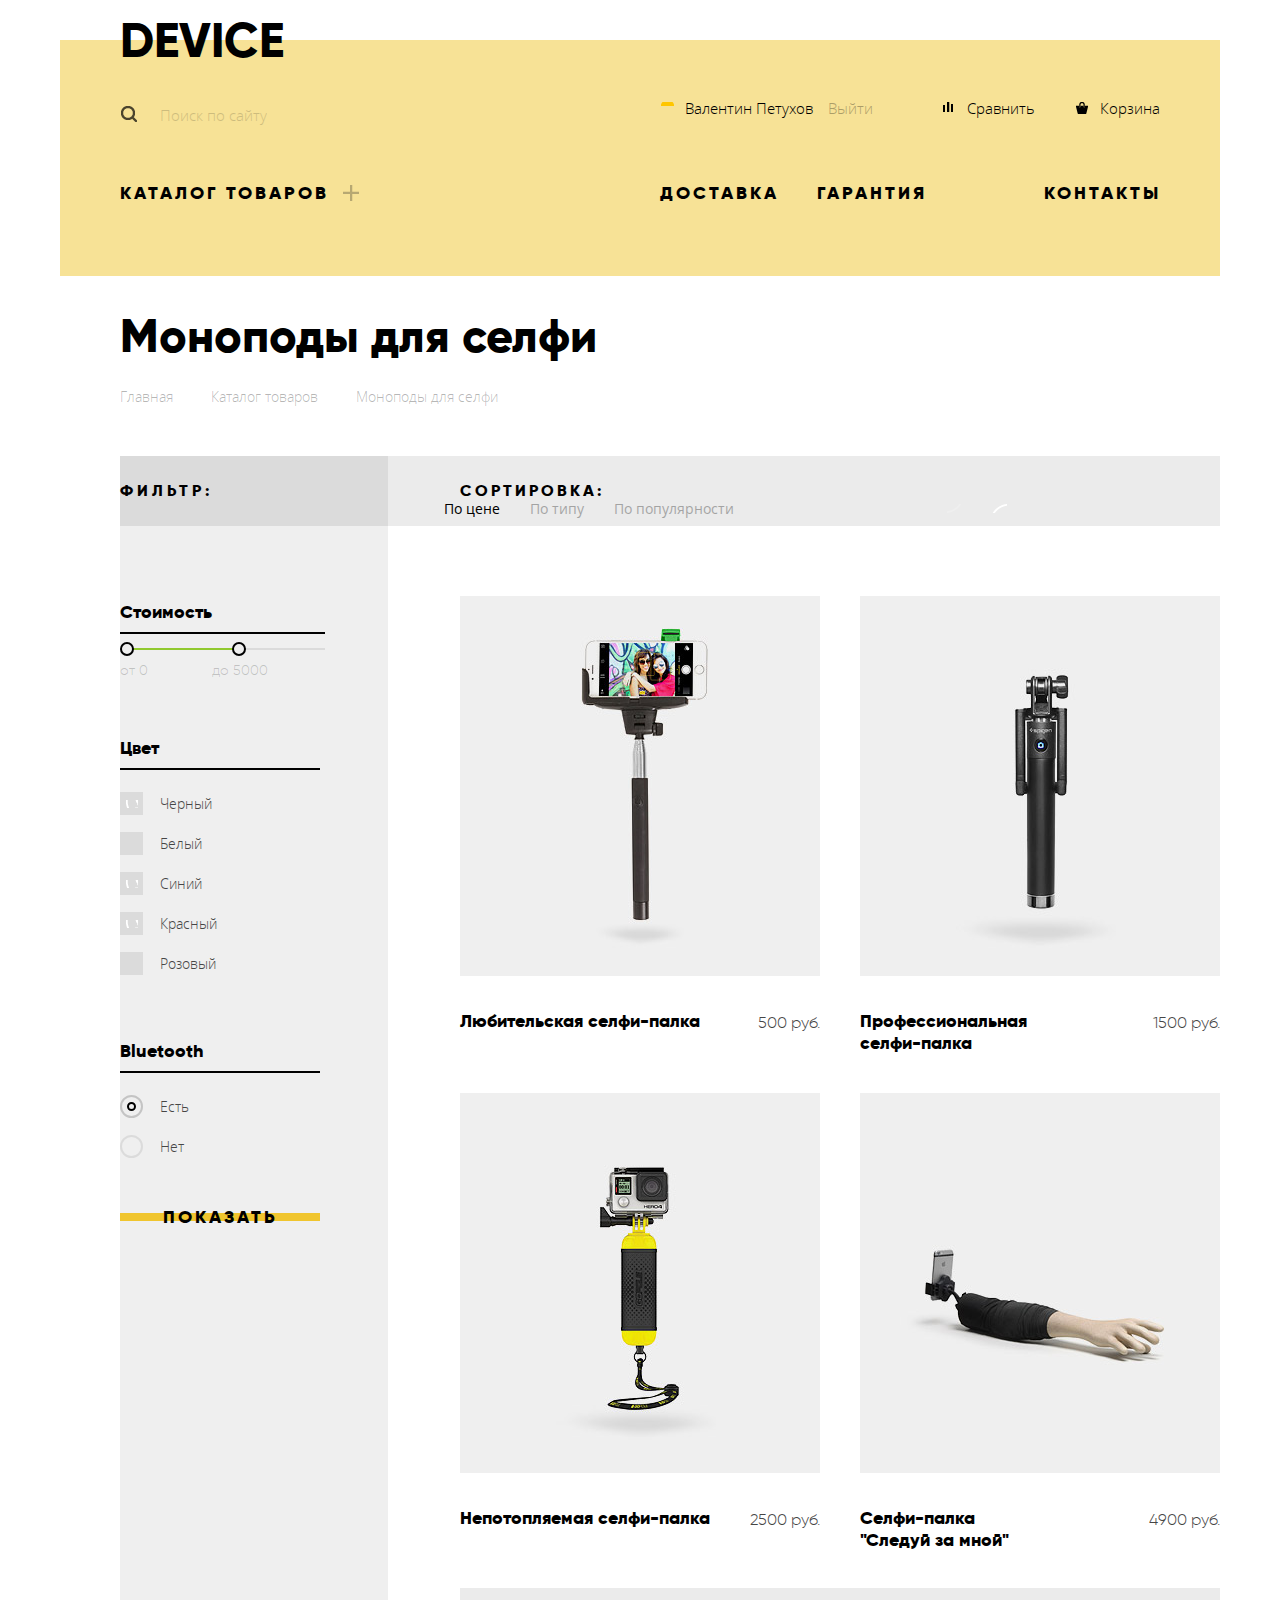
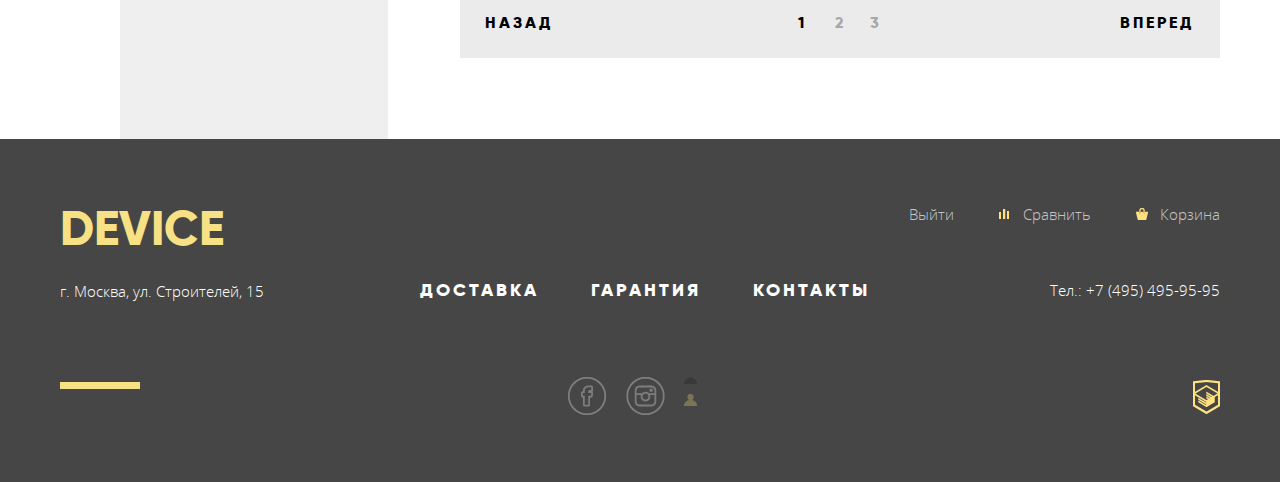
==== commit 8c8f8f89: "Добавил модульное окно и тени" ====
--- a/catalog.html
+++ b/catalog.html
@@ -3,30 +3,32 @@
 <head>
   <meta charset="utf-8">
   <title>HTML Academy: Девайс</title>
+  <link rel="stylesheet" href="css/normalize.css">
   <link href="css/style.css" rel="stylesheet">
 </head>
 <body>
   <header class="catalog-header container">
     <div class="center clearfix">
       <div class="logo">
-        <a href="#">
+        <a href="index.html">
           DEVICE
         </a>
       </div>
       <form class="search-form" action="https://echo.htmlacademy.ru" method="post">
         <input type="search" name="search" placeholder="Поиск по сайту">
+        <input type="submit" name="submit" value="Найти">
       </form>
       <div class="user-block">
-        <a class="profile" href="#">Валентин Петухов</a>
+        <a class="enter" href="#">Валентин Петухов</a>
         <a class="exit" href="#">Выйти</a>
+        <a class="basket" href="#">Корзина</a>
         <a class="compare" href="#">Сравнить</a>
-        <a class="basket" href="#">Корзина</a>
       </div>
       <nav class="main-nav">
         <ul>
           <li>
-            <a href="#">Каталог товаров <span>+</span></a>
-            <ul class="hidden">
+            <a class="index-catalog" href="#">Каталог товаров</a>
+            <ul class="catalog-add">
               <li><a href="#">Виртуальная реальность</a></li>
               <li><a href="#">Фитнесс-браслеты</a></li>
               <li><a href="#">Квадрокоптеры</a></li>
@@ -35,82 +37,72 @@
               <li><a href="#">Экшн-камеры</a></li>
             </ul>
           </li>
-          <li>
-            <a href="#">Доставка</a>
-          </li>
-          <li>
-            <a href="#">Гарантия</a>
-          </li>
-          <li>
-            <a href="#">Контакты</a>
-          </li>
+          <li><a href="#">Доставка</a></li>
+          <li><a href="#">Гарантия</a></li>
+          <li><a href="#">Контакты</a></li>
         </ul>
       </nav>
     </div>
   </header>
   <main class="catalog-main container clearfix">
-      <h1>Моноподы для селфи</h1>
-      <ul class="breadscrumbs">
-        <li>
-          <a href="#">Главная</a>
-        </li>
-        <li>
-          <a href="#">Каталог товаров</a>
-        </li>
-        <li>
-          <a>Моноподы для селфи</a>
-        </li>
-      </ul>
-    <section class="main-filter">
-        <h2>Фильтр:</h2>
+    <h1>Моноподы для селфи</h1>
+    <ul class="breadscrumbs">
+      <li>
+        <a href="index.html">Главная</a>
+      </li>
+      <li>
+        <a href="#">Каталог товаров</a>
+      </li>
+      <li>
+        <a class="current">Моноподы для селфи</a>
+      </li>
+    </ul>
+    <section class="catalog-filter">
+      <h2>Фильтр:</h2>
       <form class="filter-form" action="https://echo.htmlacademy.ru" method="post">
         <fieldset>
           <legend class="form-legend">Стоимость</legend>
-          <input type="range" min="0" max="10000" value="5000" name="cost">
+          <div class="range-controls">
+            <div class="scale">
+              <div class="bar"></div>
+            </div>
+            <div class="toggle toggle-min"></div>
+            <div class="toggle toggle-max"></div>
+          </div>
+          <div class="selected-price">
+            <span>от 0</span>
+            <span>до 5000</span>
+          </div>
         </fieldset>
         <fieldset>
           <legend class="form-legend">Цвет</legend>
-          <label>
-            <input type="checkbox" name="black" checked>
-            Чёрный
-          </label>
-          <label>
-            <input type="checkbox" name="white">
-            Белый
-          </label>
-          <label>
-            <input type="checkbox" name="blue" checked>
-            Синий
-          </label>
-          <label>
-            <input type="checkbox" name="red" checked>
-            Красный
-          </label>
-          <label>
-            <input type="checkbox" name="pink">
-            Розовый
-          </label>
+          <input type="checkbox" name="black" id="black" checked>
+          <label for="black">Черный</label>
+          <input type="checkbox" name="white" id="white">
+          <label for="white">Белый</label>
+          <input type="checkbox" name="blue" id="blue" checked>
+          <label for="blue">Синий</label>
+          <input type="checkbox" name="red" id="red" checked>
+          <label for="red">Красный</label>
+          <input type="checkbox" name="pink" id="pink">
+          <label for="pink">Розовый</label>
         </fieldset>
         <fieldset>
           <legend class="form-legend">Bluetooth</legend>
-          <label>
-            <input type="radio" value="Есть" name="bluetooth" checked>
-            Есть
-          </label>
-          <label>
-            <input type="radio" value="Нет" name="bluetooth">
-            Нет
-          </label>
+          <input type="radio" value="Есть" name="bluetooth" id="bth-yes" checked>
+          <label for="bth-yes">Есть</label>
+          <input type="radio" value="Нет" name="bluetooth" id="bth-no">
+          <label for="bth-no">Нет</label>
         </fieldset>
-        <input type="submit" value="Показать">
+        <button type="submit">Показать</button>
       </form>
     </section>
     <section class="catalog-items">
-      <div class="main-sort">
+      <div class="catalog-sort">
         <h2>Сортировка:</h2>
         <ul>
           <li>
-            <a class="active" href="#">По цене</a>
+            <a class="current">По цене</a>
           </li>
           <li>
             <a href="#">По типу</a>
@@ -118,29 +110,29 @@
           <li>
             <a href="#">По популярности</a>
           </li>
-          <li>
-            <a class="btn-leaf btn-up" href="#">up</a>
-          </li>
-          <li>
-            <a class="btn-leaf btn-down" href="#">down</a>
+          <li class="btn-leaf">
+            <a class="btn-up" href="#">up</a>
+          </li>
+          <li class="btn-leaf">
+            <a class="btn-down current">down</a>
           </li>
         </ul>
       </div>
-      <div class="all-items">
+      <div class="found-items">
         <article class="object-item">
           <img src="img/item-1.jpg" width="360" height="380" alt="item-1">
-          <div class="img-hover">
-            <a href="#">В корзину</a>
-            <a href="#">Добавить к сравнению</a>
+          <div class="object-action">
+            <a class="object-action-buy" href="#">В корзину</a>
+            <a class="object-action-compare" href="#">Добавить к сравнению</a>
           </div>
           <h3>Любительская селфи-палка</h3>
           <span>500 руб.</span>
         </article>
         <article class="object-item">
           <img src="img/item-2.jpg" width="360" height="380" alt="item-2">
-          <div class="img-hover">
-            <a href="#">В корзину</a>
-            <a href="#">Добавить к сравнению</a>
+          <div class="object-action">
+            <a class="object-action-buy" href="#">В корзину</a>
+            <a class="object-action-compare" href="#">Добавить к сравнению</a>
           </div>
           <h3>
             Профессиональная<br>
@@ -150,18 +142,18 @@
         </article>
         <article class="object-item">
           <img src="img/item-3.jpg" width="360" height="380" alt="item-3">
-          <div class="img-hover">
-            <a href="#">В корзину</a>
-            <a href="#">Добавить к сравнению</a>
+          <div class="object-action">
+            <a class="object-action-buy" href="#">В корзину</a>
+            <a class="object-action-compare" href="#">Добавить к сравнению</a>
           </div>
           <h3>Непотопляемая селфи-палка</h3>
           <span>2500 руб.</span>
         </article>
         <article class="object-item">
           <img src="img/item-4.jpg" width="360" height="380" alt="item-4">
-          <div class="img-hover">
-            <a href="#">В корзину</a>
-            <a href="#">Добавить к сравнению</a>
+          <div class="object-action">
+            <a class="object-action-buy" href="#">В корзину</a>
+            <a class="object-action-compare" href="#">Добавить к сравнению</a>
           </div>
           <h3>
             Селфи-палка<br>
@@ -175,7 +167,7 @@
           <a href="#">Назад</a>
         </li>
         <li>
-          <a>1</a>
+          <a class="current">1</a>
         </li>
         <li>
           <a href="#">2</a>
@@ -190,9 +182,9 @@
     </section>
   </main>
   <footer class="index-footer">
-    <div class="container content-zone clearfix">
+    <div class="container clearfix">
       <div class="footer-left">
-        <a href="#">
+        <a href="index.html">
           DEVICE
         </a>
         <p>
@@ -206,22 +198,22 @@
           <a href="#">Контакты</a>
         </section>
         <section class="footer-social">
-          <a class="social-btn social-btn-vk" href="#">Вконтакте</a>
           <a class="social-btn social-btn-fb" href="#">Фейсбук</a>
           <a class="social-btn social-btn-inst" href="#">Инстаграм</a>
+          <a class="social-btn social-btn-tw" href="#">Твиттер</a>
         </section>
       </div>
       <div class="footer-right">
         <section class="footer-user-block">
-          <a class="login" href="#">Войти</a>
-          <a class="compare" href="#">Сравнить</a>
-          <a class="basket" href="#">Корзина</a>
+          <a class="login-1" href="#">Выйти</a>
+          <a class="compare-1" href="#">Сравнить</a>
+          <a class="basket-1" href="#">Корзина</a>
         </section>
         <section class="telephone">
           Тел.: +7 (495) 495-95-95
         </section>
         <section class="copyright">
-          <a href="#">HTML Academy</a>
+          <a href="https://htmlacademy.ru">HTML Academy</a>
         </section>
       </div>
     </div>
--- a/css/style.css
+++ b/css/style.css
@@ -1,15 +1,53 @@
 body {
-  font-family: "Open Sans";
+  min-width: 1240px;
+
+  font-family: "Open Sans Light";
   font-size: 15px;
-  line-height: 30px;
   font-weight: normal;
   color: #464646;
 }
 
-h2 {
+@font-face {
+  font-family: "Gilroy ExtraBold";
+  src: url("../fonts/gilroyextrabold.woff") format("woff"),
+       url("../fonts/gilroyextrabold.woff2") format("woff2");
+  font-weight: bold;
+  font-style: normal;
+}
+
+@font-face {
+  font-family: "Gilroy Light";
+  src: url("../fonts/gilroylight.woff") format("woff"),
+       url("../fonts/gilroylight.woff2") format("woff2");
+  font-weight: lighter;
+  font-style: normal;
+}
+
+@font-face {
+  font-family: "Open Sans";
+  src : url("../fonts/opensans.woff") format("woff"),
+        url("../fonts/opensans.woff2") format("woff2");
+  font-weight: normal;;
+  font-style: normal;
+}
+
+@font-face {
+  font-family: "Open Sans Light";
+  src : url("../fonts/opensanslight.woff") format("woff"),
+        url("../fonts/opensanslight.woff2") format("woff2");
+  font-weight: lighter;
+  font-style: normal;
+}
+
+h1, h2, h3, h4 {
+  font-family: "Gilroy ExtraBold";
   font-size: 47px;
   line-height: normal;
-  color: #000;
+  color: #000000;
+}
+
+body > input[type="radio"] {
+  display: none;
 }
 
 .clearfix::after {
@@ -38,10 +76,24 @@
 
 .logo {
   position: absolute;
-  top: -15px;
+  top: -29px;
   left: 60px;
   z-index: 0;
+}
+
+.logo a {
   font-size: 48px;
+  font-family: "Gilroy ExtraBold";
+  text-decoration: none;
+  color: #000000;
+}
+
+.logo a:hover {
+  color: #464646;
+}
+
+.logo a:active {
+  color: #666666;
 }
 
 .hidden {
@@ -50,21 +102,255 @@
 
 .search-form {
   float: left;
+  position: relative;
   margin-bottom: 45px;
-}
-
-.user-block{
+  width: 400px;
+  height: 47px;
+  line-height: 36px;
+}
+
+.search-form::before {
+  content: "";
+  width: 18px;
+  height: 18px;
+  position: absolute;
+  top: 50%;
+  left: 0px;
+  transform: translateY(-50%);
+  background-image: url("../img/sprite.png");
+  background-repeat: no-repeat;
+  background-position: -4px -340px;
+}
+
+.search-form input[type="search"] {
+  background-color: #f7e296;
+  opacity: 0.3;
+  border: none;
+  width: 315px;
+  min-height: 49px;
+  border-bottom: 2px solid transparent;
+  border-top: 2px solid transparent;
+  padding-left: 40px;
+}
+
+.search-form input[type="search"]:hover {
+  opacity: 0.6;
+}
+
+.search-form input[type="search"]:focus {
+  opacity: 1;
+  outline: none;
+  border-bottom: 2px solid black;
+}
+
+.search-form input[type="submit"] {
+  display: none;
+  border: 2px solid black;
+  width: 85px;
+  height: 49px;
+  margin-left: -4px;
+  background-color: #f7e296;
+  cursor: pointer;
+}
+
+.search-form input[type="submit"]:hover {
+  background-color: #000000;
+  color: #ffffff;
+}
+
+.search-form input[type="submit"]:active {
+  opacity: 0.3;
+}
+
+.search-form input[type="search"]:focus + input[type="submit"] {
+  display: inline-block;
+}
+
+
+.user-block {
   float: right;
+  width: 500px;
+}
+
+.user-block a {
+  color: #000000;
+  text-decoration: none;
+  margin-left: 40px;
+  padding-left: 25px;
+  line-height: 36px;
+  position: relative;
+  float: right;
+}
+
+a.enter {
+  float: left;
+  margin-left: 0;
+}
+
+a.exit {
+  float: left;
+  margin-left: 15px;
+  padding-left: 0;
+  opacity: 0.3;
+}
+
+.user-block a::before {
+  content: "";
+  position: absolute;
+  top: 50%;
+  left: 0;
+  width: 14px;
+  height: 12px;
+  transform: translateY(-50%);
+  background-image: url("../img/sprite.png");
+  background-repeat: no-repeat;
+}
+
+.exit::before {
+  display: none;
+}
+
+.enter::before {
+  background-position: -4px -467px;
+}
+
+.basket::before {
+  background-position: -4px -5px;
+}
+
+
+.compare::before {
+  background-position: -4px -71px;
+}
+
+.user-block a:hover {
+  opacity: 0.6;
+}
+
+.user-block a:active {
+  opacity: 0.3;
+}
+
+.main-nav {
+  clear: both;
+  position: relative;
 }
 
 .main-nav ul {
-  clear: both;
-  padding-left: 0px;
-}
-
-nav li {
-  display: inline-block;
+  padding-left: 0;
+  font-size: 0;
+  vertical-align: baseline;
+}
+
+.main-nav>ul>li {
+  display: inline-block;
+}
+
+.main-nav>ul>li>a {
+  font-family: "Gilroy ExtraBold";
   font-size: 18px;
+  text-decoration: none;
+  color: #000000;
+  text-transform: uppercase;
+  letter-spacing: 3px;
+}
+
+.main-nav a:hover {
+  opacity: 0.6;
+}
+
+.main-nav a:active {
+  opacity: 0.3;
+}
+
+.main-nav>ul>li:first-of-type {
+  width: 247px;
+  margin-left: 0;
+  margin-right: 293px;
+}
+
+.index-catalog {
+  position: relative;
+  padding-right: 30px;
+}
+
+.index-catalog::after {
+  content: "";
+  position: absolute;
+  top: 50%;
+  right: 0;
+  width: 16px;
+  height: 16px;
+  transform: translateY(-50%);
+  background-position: -5px -315px;
+  background-image: url("../img/sprite.png");
+  background-repeat: no-repeat;
+}
+
+.main-nav>ul>li:nth-of-type(2) {
+  width: 130px;
+}
+
+.main-nav>ul>li:nth-of-type(3) {
+  width: 120px;
+  margin-left: 27px;
+}
+
+.main-nav>ul>li:last-of-type {
+  width: 120px;
+  margin-left: 107px;
+  margin-right: -5px;
+}
+
+.catalog-add {
+  display: none;
+  position: absolute;
+  z-index: 5;
+  bottom: -188px;
+  font-size: 0;
+  background-color: #f7e296;
+  width: 640px;
+  height: 148px;
+  padding-top: 40px;
+}
+
+.catalog-add::before {
+  content: "";
+  position: absolute;
+  z-index: -1;
+  left: -60px;
+  bottom: 0;
+  width: 1160px;
+  height: 148px;
+  padding-top: 40px;
+  background-color: #f7e296;
+}
+
+.main-nav>ul>li:first-of-type>a:hover + .catalog-add,
+.catalog-add:hover {
+  display: block;
+}
+
+.catalog-add li:nth-child(3n+1) {
+  margin-right: 40px;
+}
+
+.catalog-add li:last-child {
+  display: block;
+}
+
+.catalog-add li {
+  display: inline-block;
+  vertical-align: baseline;
+  width: 200px;
+}
+
+.catalog-add a {
+  font-size: 15px;
+  color: black;
+  text-decoration: none;
+  line-height: 36px;
+
 }
 
 .index-main {
@@ -72,73 +358,181 @@
 }
 
 .main-item {
-  position: relative;
-  padding-left: 80px;
-  padding-right: 80px;
+  display: none;
+  position: relative;
+  padding-right: 60px;
   min-height: 400px;
-  top: -70px;
+  top: -109px;
 }
 
 .slider {
-
-  margin-bottom: 100px;
+  position: relative;
+  min-height: 495px;
+}
+
+.main-item img {
+  float: left;
+}
+
+.slider-first img {
+  padding-left: 85px;
+}
+
+.slider-second img {
+  padding-top: 10px;
+  padding-left: 110px;
+}
+
+.slider-third img {
+  padding-top: 63px;
+  padding-left: 30px;
 }
 
 .slider-btn {
   position: absolute;
-  bottom: -20px;
-  right: 200px;
+  z-index: 3;
+  bottom: 270px;
+  right: 85px;
+  padding-left: 0;
+  font-size: 0;
+  vertical-align: baseline;
 }
 
 .slider-btn li {
   display: inline-block;
-}
-
-.slider img {
-  float: left;
-  text-align: center;
+  margin-left: 23px;
+}
+
+.slider-btn li:first-child {
+  margin-left: 0;
+}
+
+.slider-btn label {
+  padding: 2px;
+  outline: none;
+  border: 3px solid #000000;
+  border-radius: 50%;
+  background-color: transparent;
+  opacity: 0.3;
+  cursor: pointer;
+}
+
+.slider-btn label:hover {
+  opacity: 0.4
+}
+
+#main-item-btn-1:checked ~ .index-main label[for="main-item-btn-1"],
+#main-item-btn-2:checked ~ .index-main label[for="main-item-btn-2"],
+#main-item-btn-3:checked ~ .index-main label[for="main-item-btn-3"] {
+  opacity: 1;
+}
+
+#main-item-btn-1:checked ~ .index-main #slide-1,
+#main-item-btn-2:checked ~ .index-main #slide-2,
+#main-item-btn-3:checked ~ .index-main #slide-3 {
+  display: block;
 }
 
 .main-description {
   float: right;
+  position: relative;
   width: 500px;
+  padding-top: 35px;
+}
+
+.main-description::before {
+  content: "";
+  position: absolute;
+  top: 35px;
+  right: 400px;
+  width: 100px;
+  height: 10px;
+  background-color: #ffffff;
 }
 
 .number-slide {
   position: absolute;
-  right: 0px;
-  top: 0px;
+  z-index: 1;
+  right: -10px;
+  top: -15px;
+  font-family: "Gilroy ExtraBold";
   font-size: 179.2px;
+  line-height: 179.2px;
+  color: #ffffff;
 }
 
 .main-description h2 {
-  margin-bottom: 35px;
+  position: relative;
+  z-index: 2;
+  margin-bottom: 20px;
 }
 .main-description p {
-  margin-bottom: 60px;
+  margin-bottom: 45px;
+  line-height: 30px;
 }
 
 .main-description a {
-  margin-bottom: 65px;
+  margin-bottom: 45px;
+  width: 220px;
+}
+
+.device-btn {
+  position: relative;
+  display: inline-block;
+  padding-top: 9px;
+  padding-bottom: 9px;
+  height: 22px;
+  text-decoration: none;
+  font-family: "Gilroy ExtraBold";
+  font-size: 18px;
+  color: #000000;
+  text-transform: uppercase;
+  letter-spacing: 3px;
+  vertical-align: top;
+  text-align: center;
+}
+
+.device-btn:active {
+  color: rgba(0, 0, 0, 0.3);
+}
+
+.device-btn::before {
+  content: "";
+  position: absolute;
+  z-index: -1;
+  top: 40%;
+  left: 0;
+  width: 100%;
+  height: 20%;
+  background-color: #f0c52e;
+  transition: all 0.2s ease-in;
+}
+
+.device-btn:hover::before {
+  top: 0;
+  height: 100%;
 }
 
 .main-features {
-  margin-top: 65px;
-  margin-left: -40px;
+  padding-left: 0;
+  vertical-align: baseline;
+  font-size: 0;
 }
 
 .main-features li {
   display: inline-block;
-  vertical-align: top;
   font-size: 36px;
+  font-family: "Gilroy Light";
 }
 
 .main-features li:not(:last-of-type) {
-  margin-right: 70px;
+  margin-right: 80px;
 }
 
 .main-features span {
   font-size: 13px;
+  line-height: 20px;
+  font-family: "Open Sans Light"
 }
 
 .type-items {
@@ -148,13 +542,29 @@
 
 .type-items a {
   display: inline-block;
+  vertical-align: top;
   width: 160px;
+  font-family: "Gilroy ExtraBold";
   font-size: 18px;
-  vertical-align: top;
+  line-height: 22px;
+  text-decoration: none;
+  color: #000000;
 }
 
 .type-items a:not(:last-of-type) {
   margin-right: 40px;
+}
+
+.type-items a:hover .type-block {
+  background-color: #f0c52e;
+}
+
+.type-items a:active img {
+  opacity: 0.3;
+}
+
+.type-items a:active {
+  color: rgba(0, 0, 0, 0.3);
 }
 
 .type-block {
@@ -165,6 +575,8 @@
   min-height: 160px;
   background-color: #f7e296;
   text-align: center;
+  margin-bottom: 35px;
+  transition: background-color 0.2s ease-in;
 }
 
 .m-type-block-selfie {
@@ -178,15 +590,120 @@
 }
 
 .services-btn {
+  position: relative;
   float: left;
   width: 300px;
+  list-style: none;
+  padding-left: 0;
+  margin-top: 0;
+  top: -20px;
+}
+
+.services-btn::after {
+  content: "";
+  display: block;
+  width: 7px;
+  height: 319px;
+  position: absolute;
+  right: 16px;
+  top: 50%;
+  transform: translateY(-50%);
+  background-color: #000000;
+}
+
+.services-btn li {
+  margin-bottom: 30px;
+}
+
+.services-btn label {
+  display: inline-block;
+  position: relative;
+  z-index: 0;
+  width: 160px;
+  height: 22px;
+  padding-top: 8px;
+  padding-bottom: 8px;
+  border: none;
+  outline: none;
+  background-color: transparent;
+  font-family: "Gilroy ExtraBold";
+  font-size: 18px;
+  letter-spacing: 3px;
+  text-transform: uppercase;
+  cursor: pointer;
+  text-align: center;
+  color: #000000;
+}
+
+.services-btn label::before {
+  content: "";
+  display: block;
+  width: 100%;
+  height: 20%;
+  position: absolute;
+  top: 40%;
+  left: 0;
+  z-index: -1;
+  background-color: #f0c52e;
+  transition:
+    top 0.2s ease-in,
+    height 0.2s ease-in;
+}
+
+.services-btn label:hover::before {
+  height: 100%;
+  top: 0;
+}
+
+#services-btn-1:checked ~ .index-main label[for="services-btn-1"],
+#services-btn-2:checked ~ .index-main label[for="services-btn-2"],
+#services-btn-3:checked ~ .index-main label[for="services-btn-3"] {
+  color: #f7e184;
+}
+
+#services-btn-1:checked ~ .index-main label[for="services-btn-1"]::before,
+#services-btn-2:checked ~ .index-main label[for="services-btn-2"]::before,
+#services-btn-3:checked ~ .index-main label[for="services-btn-3"]::before {
+  width: 280px;
+  height: 100%;
+  top: 0;
+  background-color: #000000;
+}
+
+
+#services-btn-1:checked ~ .index-main #services-courier,
+#services-btn-2:checked ~ .index-main #services-warranty,
+#services-btn-3:checked ~ .index-main #services-credit {
+  display: block;
 }
 
 .services-item {
+  display: none;
+  position: relative;
   float: right;
   width: 700px;
   padding-left: 10px;
-  padding-right: 60px;
+  padding-top: 10px;
+  margin-right: 60px;
+  top: -42px;
+}
+
+.courier {
+  background-image: url("../img/delivery.png");
+  background-repeat: no-repeat;
+  background-position: 100% 80%;
+}
+
+.warranty {
+  background-image: url("../img/warranty.png");
+  background-repeat: no-repeat;
+  background-position: 100% 70%;
+}
+
+.credit {
+  background-image: url("../img/credit.png");
+  background-repeat: no-repeat;
+  background-position: 100% 10%;
 }
 
 .services-item h2,
@@ -194,11 +711,13 @@
   float: left;
   width: 460px;
   margin-bottom: 35px;
+  margin-top: 0;
 }
 
 .services-item img {
   float: right;
 }
+
 
 .partners {
   margin-bottom: 100px;
@@ -207,43 +726,466 @@
 
 .partners a {
   display: inline-block;
+  width: 260;
+  text-align: center;
+  margin-right: 40px;
+  position: relative;
+}
+
+.partners a:last-child {
+  margin-right: 0;
+}
+.partners img:last-child {
+  position: absolute;
+  top: 0;
+  left: 0;
+  opacity: 0;
+}
+
+.partners img {
+  transition: opacity 0.2s ease-in;
+}
+
+.partners a:hover img:first-child {
+  opacity: 0;
+}
+
+.partners a:hover img:last-child {
+  opacity: 1;
 }
 
 .about-us {
+  position: relative;
   float: left;
-  width: 460px;
+  width: 475px;
 }
 
 .contacts {
+  position: relative;
   float: right;
   width: 560px;
+}
+
+.contacts::before,
+.about-us::before {
+  position: absolute;
+  content: "";
+  width: 80px;
+  height: 7px;
+  top: 0;
+  left: 0;
+  background-color: #000000;
+}
+
+.about-company p {
+  line-height: 30px;
+  font-size: 15px;
+  margin-bottom: 25px;
+}
+
+
+.about-us ul {
+  margin-top: 60px;
+  list-style: none;
+  font-family: "Gilroy ExtraBold";
+  font-size: 16px;
+  line-height: 40px;
+  padding-left: 0;
+  margin-bottom: 52px;
+}
+
+.about-us li {
+  position: relative;
+  padding-left: 35px;
+}
+
+.about-us a {
+  width: 260px;
+}
+
+.about-us li::before {
+  content: "";
+  position: absolute;
+  left: 0;
+  top: 50%;
+  width: 3px;
+  height: 3px;
+  border: 3px solid #b2b2b2;
+  border-radius: 50%;
+  transform: translateY(-50%);
+}
+
+.contacts img {
+  margin-bottom: 69px;
+}
+
+.contacts a {
+  width: 260px;
 }
 
 .index-footer {
   background-color: #464646;
   padding-top: 60px;
   padding-bottom: 60px;
+  min-height: 223px;
 }
 
 .footer-left {
+  position: relative;
   float: left;
   width: 340px;
+  min-height: 190px;
+  margin-right: 20px;
+}
+
+.footer-left a {
+  font-family: "Gilroy ExtraBold";
+  font-size: 48px;
+  color: #f7e184;
+  text-decoration: none;
+}
+
+.footer-left a:hover {
+  color: #f0c52e;
+}
+
+.footer-left a:active {
+  opacity: 0.3;
+}
+
+.footer-left p {
+  margin-top: 18px;
+  line-height: 30px;
+  color: #ffffff;
+}
+
+.footer-left::after {
+  content: "";
+  position: absolute;
+  bottom: 0;
+  left: 0;
+  width: 80px;
+  height: 7px;
+  background-color: #f7e184;
 }
 
 .footer-center {
   float: left;
   width: 450px;
+  margin-top: 80px;
+}
+
+.footer-links {
+  display: flex;
+  justify-content: space-between;
+  margin-bottom: 60px;
+  height: 22px;
+  font-size: 0;
+}
+
+.footer-links a {
+  font-family: "Gilroy ExtraBold";
+  font-size: 18px;
+  line-height: 22px;
+  color: #ffffff;
+  text-decoration: none;
+  letter-spacing: 3px;
+  text-transform: uppercase;
+}
+
+.footer-links a:hover {
+  opacity: 0.6;
+}
+
+.footer-links a:active {
+  opacity: 0.3;
+}
+
+.footer-social {
   text-align: center;
 }
 
-.footer-links {
-  margin-bottom: 60px;
+.social-btn {
+  display: inline-block;
+  position: relative;
+  font-size: 0;
+  width: 39px;
+  height: 38px;
+  background-image: url("../img/sprite.png");
+  background-repeat: no-repeat;
+  opacity: 0.3;
+}
+
+.social-btn-fb {
+  margin-right: 15px;
+  background-position: -5px -131px;
+}
+
+.social-btn-inst {
+  margin-right: 15px;
+  background-position: -5px -267px;
+}
+
+.social-btn-tw {
+  background-position: -5px -420px;
+}
+
+.social-btn:hover {
+  opacity: 0.6;
+}
+
+.social-btn:active {
+  opacity: 0.1;
 }
 
 .footer-right {
   float: right;
   width: 340px;
   text-align: right;
+  color: #ffffff;
+  line-height: 30px;
+}
+
+.footer-user-block {
+  margin-bottom: 46px;
+}
+
+.footer-user-block a {
+  position: relative;
+  text-decoration: none;
+  color: rgba(255, 255, 255, 0.7);
+  margin-left: 40px;
+  padding-left: 25px;
+}
+
+.footer-user-block a:first-child {
+  margin-left: 0;
+}
+
+.footer-user-block a::before {
+  content: "";
+  display: block;
+  position: absolute;
+  top: 50%;
+  left: 0;
+  transform: translateY(-50%);
+  background-image: url("../img/sprite.png");
+  background-repeat: no-repeat;
+}
+
+.login-1::before {
+  width: 14px;
+  height: 12px;
+}
+
+.compare-1::before {
+  width: 12px;
+  height: 10px;
+}
+
+.basket-1::before {
+  width: 13px;
+  height: 12px;
+}
+
+.login-1::before {
+  background-position: -4px -489px;
+}
+
+.login-1:hover::before {
+  background-position: -4px -511px;
+}
+
+.compare-1::before {
+  background-position: -4px -91px;
+}
+
+.compare-1:hover::before {
+  background-position: -4px -111px;
+}
+
+.basket-1::before {
+  background-position: -4px -27px;
+}
+
+.basket-1:hover::before {
+  background-position: -4px -49px;
+}
+
+.footer-user-block a:hover {
+  color: rgba(255, 255, 255, 1);
+}
+
+.footer-user-block a:active {
+  opacity: 0.3;
+}
+
+.telephone {
+  line-height: 30px;
+  margin-bottom: 68px;
+}
+
+.copyright a {
+  display: inline-block;
+  width: 27px;
+  height: 36px;
+  font-size: 0;
+  text-decoration: none;
+  background-image: url("../img/sprite.png");
+  background-repeat: no-repeat;
+  background-position: -5px -178px;
+}
+
+.copyright a:hover {
+  background-position: -5px -222px;
+}
+
+.copyright a:active {
+  opacity: 0.3;
+}
+
+.modal-write-us {
+  position: fixed;
+  top: 50%;
+  left: 50%;
+  transform: translate(-50%, -50%);
+  width: 760px;
+  min-height: 380px;
+  background-color: #ffffff;
+  z-index: 20;
+  padding-left: 100px;
+  padding-right: 100px;
+  padding-top: 95px;
+  padding-bottom: 78px;
+  box-shadow:
+    -40px 0px 40px -40px rgba(2, 4, 6, 0.75),
+    40px 0px 40px -40px rgba(2, 4, 6, 0.75),
+    0 8px 20px 2px rgba(2, 4, 6, 0.2);
+
+
+}
+
+.modal-close {
+  position: absolute;
+  top: 22px;
+  right: 22px;
+  width: 54px;
+  height: 54px;
+  background-color: #f7e296;
+  border-radius: 50%;
+  outline: none;
+  border: none;
+  font-size: 0;
+  cursor: pointer;
+}
+
+.modal-close::after,
+.modal-close::before {
+  content: "";
+  position: absolute;
+  top: 50%;
+  left: 50%;
+  width: 32px;
+  height: 2px;
+  background-color: #ffffff;
+}
+
+.modal-close::after {
+  transform: translateX(-50%) rotate(45deg);
+}
+
+.modal-close::before {
+  transform: translateX(-50%) rotate(-45deg);
+}
+
+.form-write-us {
+  font-size: 0;
+}
+
+.form-write-us label {
+  font-family: "Gilroy ExtraBold";
+  font-size: 18px;
+  line-height: 18px;
+  margin-bottom: 40px;
+}
+
+.form-write-us-name,
+.form-write-us-email {
+  display: inline-block;
+  width: 360px;
+}
+
+.form-write-us-name input,
+.form-write-us-email input {
+  margin-top: 13px;
+  padding-left: 20px;
+  padding-top: 16px;
+  padding-bottom: 16px;
+  width: 360px;
+  border: none;
+  outline: none;
+  background-color: #f2f2f2;
+  font-family: "Open Sans";
+  font-size: 14px;
+  line-height: 18px;
+}
+
+.form-write-us-name {
+  margin-right: 40px;
+}
+
+.form-write-us-letter textarea {
+  margin-top: 13px;
+  width: 740px;
+  padding-top: 16px;
+  padding-bottom: 16px;
+  padding-left: 20px;
+  padding-right: 20px;
+  height: 124px;
+  background-color: #f2f2f2;
+  border: none;
+  outline: none;
+  font-family: "Open Sans";
+  font-size: 14px;
+  line-height: 18px;
+}
+
+.form-write-us button {
+  position: relative;
+  z-index: 1;
+  display: inline-block;
+  width: 200px;
+  height: 40px;
+  margin-top: 40px;
+  font-family: "Gilroy ExtraBold";
+  font-size: 18px;
+  color: rgba(0, 0, 0, 1);
+  letter-spacing: 3px;
+  text-align: center;
+  text-transform: uppercase;
+  background: none;
+  border: none;
+  outline: none;
+  cursor: pointer;
+}
+
+.form-write-us button::before {
+  content: "";
+  z-index: -1;
+  position: absolute;
+  left: 0;
+  top: 40%;
+  width: 100%;
+  height: 20%;
+  background-color: #f0c52e;
+  transition:
+    top 0.2s ease-in,
+    height 0.2s ease-in;
+}
+
+.form-write-us button:hover::before {
+  top: 0;
+  height: 100%;
 }
 
 .catalog-header {
@@ -256,104 +1198,568 @@
 }
 
 .catalog-main {
-  width: 1160px;
-  padding-top: 40px;
-  padding-bottom: 73px;
+  box-sizing: border-box;
+  padding-left: 60px;
 }
 
 .catalog-main h1 {
-  margin-left: 60px;
-  margin-bottom: 35px;
+  margin-bottom: 22px;
 }
 
 .breadscrumbs {
-  margin-left: 20px;
+  padding-left: 0;
   margin-bottom: 50px;
+  font-size: 0;
 }
 
 .breadscrumbs li {
-  display: inline-block;
-}
-
-.main-filter {
+  position: relative;
+  display: inline-block;
+  vertical-align: baseline;
+  padding-right: 38px;
+}
+
+.breadscrumbs li::after {
+  content: "";
+  position: absolute;
+  right: 18px;
+  bottom: 5px;
+  background-image: url("../img/sprite.png");
+  background-repeat: no-repeat;
+  width: 6px;
+  height: 7px;
+  background-position: -4px -403px;
+
+}
+
+.breadscrumbs li:last-child::after {
+  display: none;
+}
+
+.breadscrumbs a {
+  text-decoration: none;
+  font-size: 14px;
+  color: rgba(0, 0, 0, 0.3);
+}
+
+.breadscrumbs a:not(.current):hover {
+  color: rgba(0, 0, 0, 0.6);
+}
+
+.breadscrumbs a:not(.current):active {
+  color: rgba(0, 0, 0, 0.1);
+}
+
+.catalog-filter {
   float: left;
-  width: 328px;
-}
-.main-filter h2 {
-  background-color: #dcdcdc;
-  width: 328px;
-  min-height: 70px;
+  width: 268px;
+}
+
+.catalog-filter h2 {
+  background-color: #dbdbdb;
+  width: 200px;
+  padding-right: 68px;
   font-size: 16px;
+  letter-spacing: 4px;
+  text-transform: uppercase;
   margin-bottom: 0;
   margin-top:0;
-
-}
+  padding-top: 25px;
+  padding-bottom: 26px;
+
+}
+
 .filter-form {
-  background-color: #ebebeb;
-  width: 258px;
-  padding-right: 70px;
-  min-height: 1114px;
-}
-
-.main-sort {
-  min-height: 70px;
-  background-color: #ebebeb;
-  margin-bottom: 70px;
-}
-
-.main-sort h2 {
-  float: left;
-  margin-left: 72px;
-  margin-right: 50px;
-  font-size: 16px;
-}
-
-.main-sort ul {
-  float: left;
-}
-
-.main-sort li {
-  display: inline-block;
-  margin-left: 28px;
+  background-color: #efefef;
+  width: 200px;
+  padding-right: 68px;
+  min-height: 1138px;
+  padding-top: 75px;
+}
+
+.filter-form fieldset {
+  position: relative;
+  border: none;
+  padding: 0;
+  margin: 0;
+  padding-bottom: 56px;
+}
+
+.filter-form fieldset:last-of-type {
+  padding-bottom: 30px;
+}
+
+.filter-form fieldset::before {
+  content: "";
+  position: absolute;
+  top: -16px;
+  width: 100%;
+  height: 2px;
+  background-color: #000000;
+}
+
+.form-legend {
+  font-family: "Gilroy ExtraBold";
+  font-size: 18px;
+  color: #000000;
+  margin-bottom: 25px;
+}
+
+.range-controls {
+  position: relative;
+  width: 200px;
+  padding-left: 5px;
+}
+
+.range-controls .bar {
+  width: 112px;
+  height: 2px;
+  background: #91c92f;
+}
+
+.range-controls .toggle {
+  position: absolute;
+  top: -6px;
+  left: 0px;
+  width: 10px;
+  height: 10px;
+  border: 2px solid black;
+  border-radius: 50%;
+  background: #eeeeee;
+  cursor: pointer;
+}
+
+.range-controls .toggle:active {
+  background-color: #7eae29;
+  border: 3px solid white;
+  box-shadow: 0 5px 5px -3px rgba(0, 0, 0, 0.75);
+}
+
+.range-controls .toggle-min {
+  left: 0px;
+}
+
+.range-controls .toggle-max {
+  left: 112px;
+}
+
+.range-controls .scale {
+  height: 2px;
+  background-color: #dbdbdb;
+}
+
+.selected-price {
+  margin-top: 9px;
+  font-family: "Gilroy Light";
   font-size: 14px;
+  line-height: 22px;
+  color: rgba(0, 0, 0, 0.2);
+}
+
+.selected-price span:first-child {
+  margin-right: 60px;
+}
+
+.filter-form input[type="checkbox"],
+.filter-form input[type="radio"] {
+  display: none;
+}
+
+.filter-form label {
+  position: relative;
+  display: block;
+  padding-left: 40px;
+  font-size: 14px;
+  line-height: 40px;
+  cursor: pointer;
+}
+
+.filter-form label::before {
+  content: "";
+  position: absolute;
+  left: 0;
+  top: 8px;
+  width: 23px;
+  height: 23px;
+}
+
+.filter-form input[type="checkbox"] + label::before,
+.filter-form input[type="checkbox"]:checked + label::before{
+  background-color: #dbdbdb;
+}
+
+.filter-form input[type="checkbox"] + label:hover::before {
+  background-color: #cecece;
+}
+
+.filter-form input[type="checkbox"]:checked + label:hover::before {
+  background-color: #c4c4c4;
+}
+
+.filter-form input[type="checkbox"]:checked + label::after {
+  content: "";
+  position: absolute;
+  left: 6px;
+  bottom: 16px;
+  width: 12px;
+  height: 8px;
+  background-image: url("../img/sprite.png");
+  background-repeat: no-repeat;
+  background-position: -5px -385px;
+}
+
+.filter-form input[type="radio"] + label::before {
+  box-sizing: border-box;
+  border: 2px solid #dbdbdb;
+  border-radius: 50%;
+}
+
+.filter-form input[type="radio"] + label:hover::before {
+  border: 2px solid #cecece;
+}
+
+.filter-form input[type="radio"]:checked + label::before {
+  border: 2px solid #c4c4c4;
+}
+
+.filter-form input[type="radio"]:checked + label::after {
+  content: "";
+  position: absolute;
+  left: 7px;
+  top: 15px;
+  box-sizing: border-box;
+  width: 9px;
+  height: 9px;
+  border: 2px solid black;
+  border-radius: 50%;
+}
+
+.filter-form button {
+  position: relative;
+  z-index: 1;
+  width: 200px;
+  height: 40px;
+  padding-left: 40px;
+  padding-right: 40px;
+  border: none;
+  outline: none;
+  background-color: transparent;
+  font-family: "Gilroy ExtraBold";
+  font-size: 18px;
+  letter-spacing: 3px;
+  text-transform: uppercase;
+  cursor: pointer;
+}
+
+.filter-form button::before {
+  content: "";
+  display: block;
+  width: 100%;
+  height: 20%;
+  position: absolute;
+  top: 40%;
+  left: 0;
+  z-index: -1;
+  background-color: #f0c52e;
+  transition:
+    top 0.2s ease-in,
+    height 0.2s ease-in;
+}
+
+.filter-form button:active {
+  color: rgba(0, 0, 0, 0.3);
+}
+
+.filter-form button:hover::before {
+  height: 100%;
+  top: 0;
 }
 
 .catalog-items {
   float: right;
   width: 832px;
+}
+
+.catalog-sort {
+  min-height: 19px;
+  background-color: #ebebeb;
+  margin-bottom: 59px;
+  padding-top: 25px;
+  padding-bottom: 26px;
+}
+
+.catalog-sort h2 {
+  float: left;
+  margin: 0;
+  padding-left: 72px;
+  font-size: 16px;
+  text-transform: uppercase;
+  font-size: 16px;
+  letter-spacing: 3px;
+}
+
+.catalog-sort ul {
+  float: left;
+  padding-left: 56px;
   font-size: 0;
 }
 
-.all-items {
+.catalog-sort li {
+  display: inline-block;
+  vertical-align: middle;
+  margin-right: 30px;
+}
+
+.catalog-sort li:nth-child(3) {
+  margin-right: 187px;
+}
+
+li.btn-leaf {
+  width: 17px;
+  height: 9px;
+  margin-left: 26px;
+  margin-right: 0;
+}
+
+.catalog-sort a {
+  font-family: "Open Sans";
+  font-size: 14px;
+  line-height: 18px;
+  color: #000000;
+  text-decoration: none;
+  opacity: 0.3;
+}
+
+.catalog-sort a:hover {
+  opacity: 0.6;
+}
+.catalog-sort .current,
+.catalog-sort .current:hover {
+  opacity: 1;
+}
+
+.btn-leaf a {
+  position: relative;
+  color: rgba(0, 0, 0, 0);
+  opacity: 0.2;
+}
+
+.btn-leaf a:hover {
+  opacity: 0.4;
+}
+
+.btn-leaf a::before {
+  content: "";
+  position: absolute;
+  left: 0;
+  top: 0;
+  width: 17px;
+  height: 9px;
+  background-image: url("../img/sprite.png");
+  background-repeat: no-repeat;
+  background-position: -5px -367px;
+}
+
+.btn-leaf .btn-up::before {
+  transform: rotate(180deg);
+}
+
+.found-items {
   padding-left: 72px;
+  font-size: 0;
+  margin-bottom: 9px;
 }
 
 .object-item {
+  position: relative;
   display: inline-block;
   width: 360px;
-  min-height: 440px;
-  font-size: 14px;
+  min-height: 486px;
+  margin-top: 11px;
   vertical-align: top;
+  font-size: 0;
 }
 
 .object-item:nth-of-type(2n+1) {
   margin-right: 40px;
 }
 
+.object-item img {
+  width: 360px;
+  height: 380px;
+  margin-bottom: 34px;
+}
+
+.object-item img:hover {
+  opacity: 0.3;
+}
+
+.object-item img:hover + .object-action,
+.object-action:hover {
+  display: block;
+}
+
+.object-action {
+  display: none;
+  position: absolute;
+  z-index: 1;
+  top: 170px;
+  left: 80px;
+  width: 200px;
+}
+
+.object-action:hover::before {
+  content: "";
+  position: absolute;
+  z-index: -1;
+  top: -170px;
+  left: -80px;
+  width: 360px;
+  height: 380px;
+  background-color: rgba(255, 255, 255, 0.7);
+}
+
+.object-action a {
+  display: inline-block;
+  width: 200px;
+  text-decoration: none;
+  color: rgba(0, 0, 0, 1);
+  text-align: center;
+}
+
+.object-action .object-action-buy {
+  position: relative;
+  z-index: 1;
+  height: 22px;
+  padding-top: 9px;
+  padding-bottom: 9px;
+  background-color: transparent;
+  font-family: "Gilroy ExtraBold";
+  font-size: 18px;
+  letter-spacing: 3px;
+  text-transform: uppercase;
+}
+
+.object-action .object-action-buy::before {
+  content: "";
+  display: block;
+  width: 100%;
+  height: 20%;
+  position: absolute;
+  top: 40%;
+  left: 0;
+  z-index: -1;
+  background-color: #f0c52e;
+  transition:
+    top 0.2s ease-in,
+    height 0.2s ease-in;
+}
+
+.object-action .object-action-buy:active {
+  color: rgba(0, 0, 0, 0.3);
+}
+
+.object-action .object-action-buy:hover::before {
+  height: 100%;
+  top: 0;
+}
+
+.object-action .object-action-compare {
+  color: rgba(0, 0, 0, 0.5);
+  font-size: 13px;
+  line-height: 36px;
+}
+
+.object-action .object-action-compare:hover {
+  color: rgba(0, 0, 0, 1);
+}
+
+.object-action .object-action-compare:active {
+  color: rgba(0, 0, 0, 0.2);
+}
+
+.object-item h3 {
+  display: inline-block;
+  width: 260px;
+  font-size: 18px;
+  margin: 0;
+}
+
+.object-item span {
+  display: inline-block;
+  padding-top: 3px;
+  width: 100px;
+  font-family: "Gilroy Light";
+  font-size: 16px;
+  text-align: right;
+  vertical-align: top;
+}
 
 .catalog-nav {
   font-size: 0;
   background-color: #ebebeb;
-  margin-top: 35px;
   margin-left: 72px;
-  width: 720px;
-  min-height: 20px;
+  width: 760px;
+  min-height: 70px;
+  padding-left: 0;
+  vertical-align: middle;
+}
+
+.catalog-nav li {
+  display: inline-block;
+  font-size: 14px;
+  margin-right: 28px;
+}
+
+.catalog-nav li:first-child,
+.catalog-nav li:nth-child(4) {
+  margin-right: 213px;
+}
+
+.catalog-nav li:nth-child(3) {
+  margin-right: 23px;
+}
+
+.catalog-nav li:last-child {
+  margin-right: 0;
+}
+
+.catalog-nav a {
+  display: inline-block;
+  text-decoration: none;
+  font-family: "Gilroy ExtraBold";
+  font-size: 16px;
+  letter-spacing: 3px;
+  color: rgba(0, 0, 0, 1);
+  text-transform: uppercase;
+  vertical-align: baseline;
+}
+
+.catalog-nav li:first-child a,
+.catalog-nav li:last-child a {
   padding: 25px;
-  vertical-align: middle;
-}
-
-.catalog-nav li {
-  display: inline-block;
-  font-size: 14px;
-  margin-right: 20px;
-}
+  width: 75px;
+  height: 20px;
+}
+
+.catalog-nav li:not(:first-child):not(:last-child) a:not(.current) {
+  color: rgba(0, 0, 0, 0.3);
+}
+
+.catalog-nav li:not(:first-child):not(:last-child) a:not(.current):hover {
+  color: rgba(0, 0, 0, 0.6);
+}
+
+.catalog-nav li:not(:first-child):not(:last-child) a:not(.current):active {
+  color: rgba(0, 0, 0, 0.1);
+}
+
+.catalog-nav li:first-child:hover,
+.catalog-nav li:last-child:hover {
+  background-color: #d9d9d9;
+}
+
+.catalog-nav li:first-child a:active,
+.catalog-nav li:last-child a:active {
+  color: rgba(0, 0, 0, 0.3);
+}
